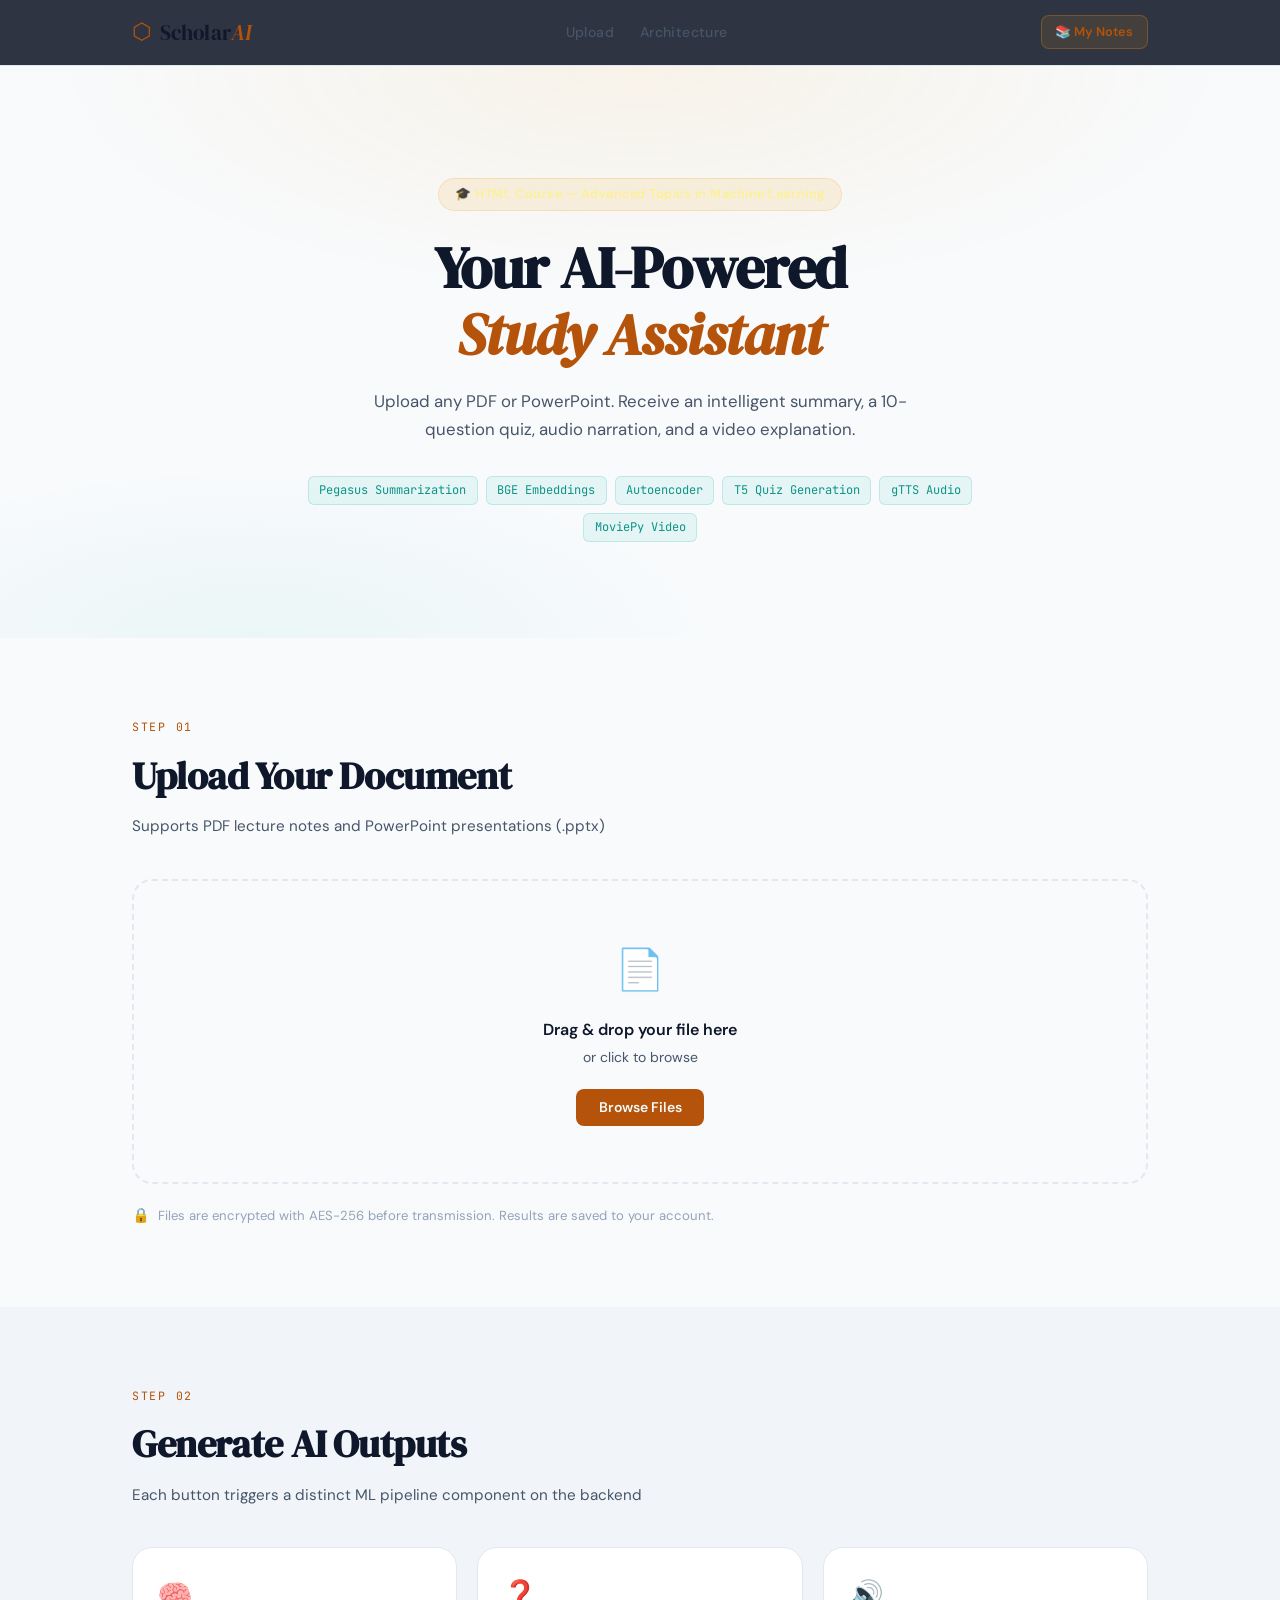
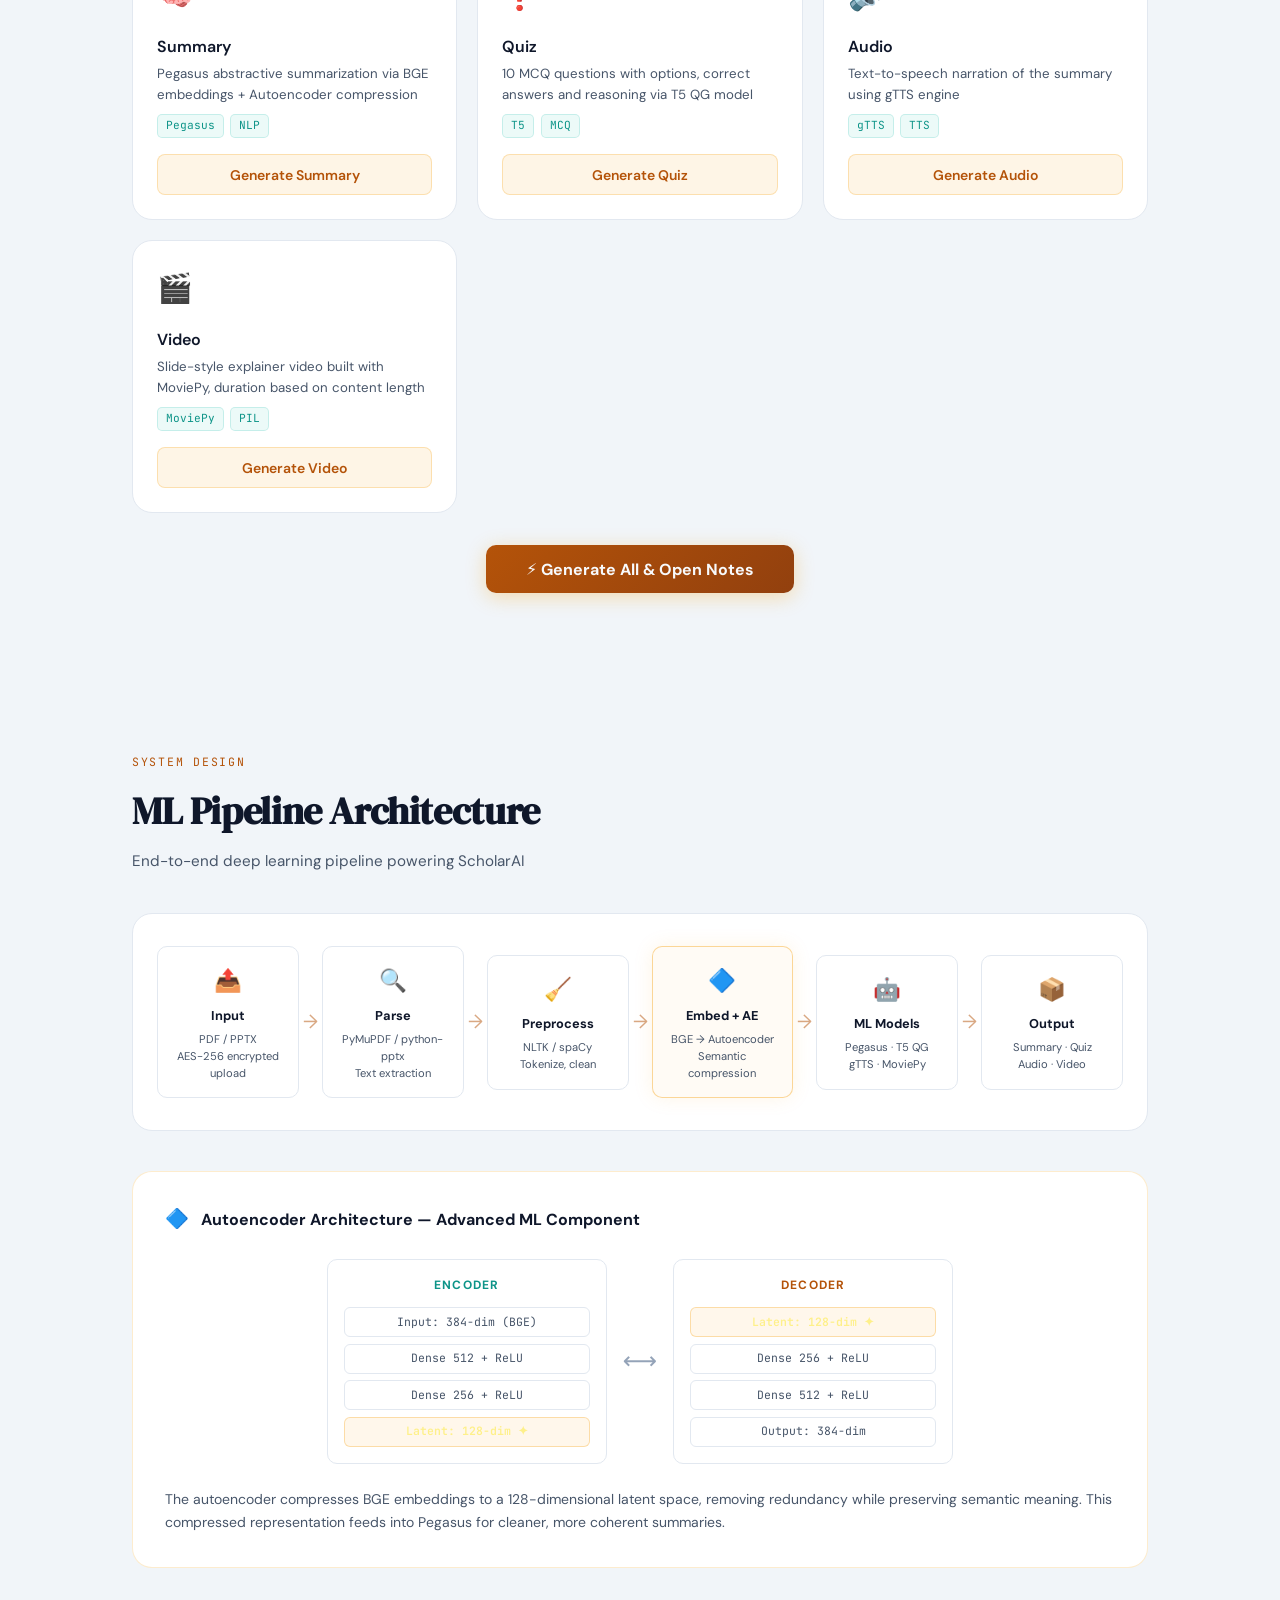
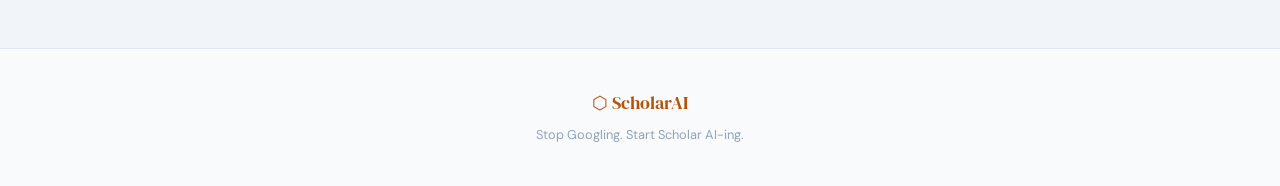
==== frontend/index.html @ b959c520 "feat: implement all critical fixes and UI/UX enhancements Backend: - WebSocket progress integration " ====
<!DOCTYPE html>
<html lang="en">
<head>
  <meta charset="UTF-8" />
  <meta name="viewport" content="width=device-width, initial-scale=1.0"/>
  <meta name="api-base" content="" />
  <title>ScholarAI — Intelligent Study Assistant</title>
  <link rel="stylesheet" href="styles.css"/>
  <link rel="preconnect" href="https://fonts.googleapis.com"/>
  <link href="https://fonts.googleapis.com/css2?family=DM+Serif+Display:ital@0;1&family=DM+Sans:wght@300;400;500;600&family=JetBrains+Mono:wght@400;600&display=swap" rel="stylesheet"/>
</head>
<body>

  <!-- HEADER -->
  <header class="site-header">
    <div class="header-inner">
      <div class="logo">
        <span class="logo-icon">⬡</span>
        <span class="logo-text">Scholar<em>AI</em></span>
      </div>
      <nav class="header-nav">
        <a href="#upload-section">Upload</a>
        <a href="#architecture-section">Architecture</a>
      </nav>
      <div class="header-right">
        <a href="my-notes.html" class="btn-my-notes">📚 My Notes</a>
        <div class="user-pill" id="userPill" style="display:none">
          <img class="user-avatar" id="userAvatar" src="" alt="avatar"/>
          <span class="user-name" id="userName"></span>
        </div>
        <button class="btn-signout" id="signOutBtn" onclick="handleSignOut()" style="display:none">Sign Out</button>
      </div>
    </div>
  </header>

  <!-- HERO -->
  <section class="hero">
    <div class="hero-bg"><div class="grid-overlay"></div></div>
    <div class="hero-content">
      <div class="hero-tag">🎓 HTML Course — Advanced Topics in Machine Learning</div>
      <h1 class="hero-title">Your AI-Powered<br/><em>Study Assistant</em></h1>
      <p class="hero-subtitle">
        Upload any PDF or PowerPoint. Receive an intelligent summary, a 10-question quiz,
        audio narration, and a video explanation.
      </p>
      <div class="hero-tech-pills">
        <span>Pegasus Summarization</span>
        <span>BGE Embeddings</span>
        <span>Autoencoder</span>
        <span>T5 Quiz Generation</span>
        <span>gTTS Audio</span>
        <span>MoviePy Video</span>
      </div>
    </div>
  </section>

  <!-- UPLOAD -->
  <section id="upload-section" class="upload-section">
    <div class="container">
      <div class="section-label">Step 01</div>
      <h2 class="section-title">Upload Your Document</h2>
      <p class="section-desc">Supports PDF lecture notes and PowerPoint presentations (.pptx)</p>

      <div class="drop-zone" id="dropZone">
        <div class="drop-icon">📄</div>
        <p class="drop-primary">Drag & drop your file here</p>
        <p class="drop-secondary">or click to browse</p>
        <input type="file" id="fileInput" accept=".pdf,.pptx,.ppt" hidden/>
        <button class="btn-browse" onclick="document.getElementById('fileInput').click()">Browse Files</button>
      </div>

      <div class="file-info" id="fileInfo" style="display:none">
        <span class="file-icon">📎</span>
        <span class="file-name" id="fileName">document.pdf</span>
        <span class="file-size" id="fileSize">2.4 MB</span>
        <button class="btn-remove" onclick="clearFile()">✕</button>
      </div>

      <div class="security-notice">
        <span class="lock-icon">🔒</span>
        Files are encrypted with AES-256 before transmission. Results are saved to your account.
      </div>
    </div>
  </section>

  <!-- GENERATE -->
  <section class="generate-section">
    <div class="container">
      <div class="section-label">Step 02</div>
      <h2 class="section-title">Generate AI Outputs</h2>
      <p class="section-desc">Each button triggers a distinct ML pipeline component on the backend</p>

      <div class="generate-grid">

        <div class="gen-card">
          <div class="gen-card-icon">🧠</div>
          <div class="gen-card-info">
            <h3>Summary</h3>
            <p>Pegasus abstractive summarization via BGE embeddings + Autoencoder compression</p>
            <div class="gen-card-tags"><span>Pegasus</span><span>NLP</span></div>
          </div>
          <button class="btn-generate" onclick="generateOutput('summary')" id="btn-summary">
            <span class="btn-text">Generate Summary</span>
            <span class="btn-spinner" style="display:none">⟳</span>
          </button>
        </div>

        <div class="gen-card">
          <div class="gen-card-icon">❓</div>
          <div class="gen-card-info">
            <h3>Quiz</h3>
            <p>10 MCQ questions with options, correct answers and reasoning via T5 QG model</p>
            <div class="gen-card-tags"><span>T5</span><span>MCQ</span></div>
          </div>
          <button class="btn-generate" onclick="generateOutput('quiz')" id="btn-quiz">
            <span class="btn-text">Generate Quiz</span>
            <span class="btn-spinner" style="display:none">⟳</span>
          </button>
        </div>

        <div class="gen-card">
          <div class="gen-card-icon">🔊</div>
          <div class="gen-card-info">
            <h3>Audio</h3>
            <p>Text-to-speech narration of the summary using gTTS engine</p>
            <div class="gen-card-tags"><span>gTTS</span><span>TTS</span></div>
          </div>
          <button class="btn-generate" onclick="generateOutput('audio')" id="btn-audio">
            <span class="btn-text">Generate Audio</span>
            <span class="btn-spinner" style="display:none">⟳</span>
          </button>
        </div>

        <div class="gen-card">
          <div class="gen-card-icon">🎬</div>
          <div class="gen-card-info">
            <h3>Video</h3>
            <p>Slide-style explainer video built with MoviePy, duration based on content length</p>
            <div class="gen-card-tags"><span>MoviePy</span><span>PIL</span></div>
          </div>
          <button class="btn-generate" onclick="generateOutput('video')" id="btn-video">
            <span class="btn-text">Generate Video</span>
            <span class="btn-spinner" style="display:none">⟳</span>
          </button>
        </div>

      </div>

      <div class="generate-all-row">
        <button class="btn-generate-all" onclick="generateAll()" id="btn-all">
          ⚡ Generate All &amp; Open Notes
        </button>
      </div>

      <!-- Banner shown after individual generation -->
      <div id="viewNotesContainer"></div>
    </div>
  </section>

  <!-- ML ARCHITECTURE -->
  <section id="architecture-section" class="architecture-section">
    <div class="container">
      <div class="section-label">System Design</div>
      <h2 class="section-title">ML Pipeline Architecture</h2>
      <p class="section-desc">End-to-end deep learning pipeline powering ScholarAI</p>

      <div class="arch-diagram">
        <div class="arch-stage">
          <div class="arch-stage-icon">📤</div>
          <div class="arch-stage-label">Input</div>
          <div class="arch-stage-desc">PDF / PPTX<br/>AES-256 encrypted upload</div>
        </div>
        <div class="arch-arrow">→</div>
        <div class="arch-stage">
          <div class="arch-stage-icon">🔍</div>
          <div class="arch-stage-label">Parse</div>
          <div class="arch-stage-desc">PyMuPDF / python-pptx<br/>Text extraction</div>
        </div>
        <div class="arch-arrow">→</div>
        <div class="arch-stage">
          <div class="arch-stage-icon">🧹</div>
          <div class="arch-stage-label">Preprocess</div>
          <div class="arch-stage-desc">NLTK / spaCy<br/>Tokenize, clean</div>
        </div>
        <div class="arch-arrow">→</div>
        <div class="arch-stage highlight-stage">
          <div class="arch-stage-icon">🔷</div>
          <div class="arch-stage-label">Embed + AE</div>
          <div class="arch-stage-desc">BGE → Autoencoder<br/>Semantic compression</div>
        </div>
        <div class="arch-arrow">→</div>
        <div class="arch-stage">
          <div class="arch-stage-icon">🤖</div>
          <div class="arch-stage-label">ML Models</div>
          <div class="arch-stage-desc">Pegasus · T5 QG<br/>gTTS · MoviePy</div>
        </div>
        <div class="arch-arrow">→</div>
        <div class="arch-stage">
          <div class="arch-stage-icon">📦</div>
          <div class="arch-stage-label">Output</div>
          <div class="arch-stage-desc">Summary · Quiz<br/>Audio · Video</div>
        </div>
      </div>

      <div class="ae-detail">
        <div class="ae-detail-header">
          <span class="ae-icon">🔷</span>
          <h3>Autoencoder Architecture — Advanced ML Component</h3>
        </div>
        <div class="ae-grid">
          <div class="ae-block encoder">
            <div class="ae-block-label">Encoder</div>
            <div class="ae-layers">
              <div class="ae-layer">Input: 384-dim (BGE)</div>
              <div class="ae-layer">Dense 512 + ReLU</div>
              <div class="ae-layer">Dense 256 + ReLU</div>
              <div class="ae-layer ae-bottleneck">Latent: 128-dim ✦</div>
            </div>
          </div>
          <div class="ae-arrow-mid">⟷</div>
          <div class="ae-block decoder">
            <div class="ae-block-label">Decoder</div>
            <div class="ae-layers">
              <div class="ae-layer ae-bottleneck">Latent: 128-dim ✦</div>
              <div class="ae-layer">Dense 256 + ReLU</div>
              <div class="ae-layer">Dense 512 + ReLU</div>
              <div class="ae-layer">Output: 384-dim</div>
            </div>
          </div>
        </div>
        <p class="ae-desc">
          The autoencoder compresses BGE embeddings to a 128-dimensional latent space,
          removing redundancy while preserving semantic meaning. This compressed representation
          feeds into Pegasus for cleaner, more coherent summaries.
        </p>
      </div>
    </div>
  </section>

  <!-- FOOTER -->
  <footer class="site-footer">
    <div class="footer-inner">
      <div class="footer-logo">⬡ ScholarAI</div>
      <div class="footer-info">
        Stop Googling. Start Scholar AI-ing.<br/>
      </div>
    </div>
  </footer>

  <script type="module" src="script.js"></script>
</body>
</html>
---- frontend/styles.css ----
/* ═══════════════════════════════════════════════════════════════
   ScholarAI — Advanced Topics in Machine Learning
   Frontend Stylesheet
   Aesthetic: Academic dark — deep navy + amber accents, editorial
   Supports: Dark/Light themes, accessibility, reduced motion
   ═══════════════════════════════════════════════════════════════ */

/* ── RESET & ROOT ──────────────────────────────────────────────── */
*, *::before, *::after { box-sizing: border-box; margin: 0; padding: 0; }

:root {
  /* ── Dark theme (default) ───────────────────────────────────── */
  --navy:      #0B1120;
  --navy-mid:  #111827;
  --navy-card: #161E2E;
  --navy-border:#1E2A3A;
  --amber:     #F59E0B;
  --amber-dim: #D97706;
  --amber-glow:#FCD34D;
  --teal:      #14B8A6;
  --teal-dim:  #0D9488;
  --red-accent:#EF4444;
  --green:     #22C55E;
  --text-primary: #F0F4F8;
  --text-secondary: #94A3B8;
  --text-muted:    #4B5563;
  --focus-ring: rgba(245,158,11,0.5);
  --bg-primary:    var(--navy);
  --bg-secondary:  var(--navy-mid);
  --bg-card:       var(--navy-card);
  --border-color:  var(--navy-border);
  --font-display: 'DM Serif Display', Georgia, serif;
  --font-body:    'DM Sans', system-ui, sans-serif;
  --font-mono:    'JetBrains Mono', monospace;
  --radius:    12px;
  --radius-lg: 20px;
  --shadow:    0 4px 24px rgba(0,0,0,0.35);
  --shadow-lg: 0 8px 48px rgba(0,0,0,0.5);
  --transition-fast: 150ms ease;
  --transition-normal: 250ms ease;
}

/* ── Light theme ──────────────────────────────────────────────── */
@media (prefers-color-scheme: light) {
  :root:not([data-theme="dark"]) {
    --navy:      #F8FAFC;
    --navy-mid:  #F1F5F9;
    --navy-card: #FFFFFF;
    --navy-border:#E2E8F0;
    --amber:     #B45309;
    --amber-dim: #92400E;
    --amber-glow:#FEF08A;
    --teal:      #0D9488;
    --teal-dim:  #0F766E;
    --red-accent:#DC2626;
    --green:     #16A34A;
    --text-primary: #0F172A;
    --text-secondary: #475569;
    --text-muted:    #94A3B8;
    --focus-ring: rgba(180,83,9,0.5);
    --bg-primary:    var(--navy);
    --bg-secondary:  var(--navy-mid);
    --bg-card:       var(--navy-card);
    --border-color:  var(--navy-border);
    --shadow:    0 4px 24px rgba(0,0,0,0.08);
    --shadow-lg: 0 8px 48px rgba(0,0,0,0.12);
  }
}

/* Explicit theme attribute override */
[data-theme="light"] {
  --navy:      #F8FAFC;
  --navy-mid:  #F1F5F9;
  --navy-card: #FFFFFF;
  --navy-border:#E2E8F0;
  --amber:     #B45309;
  --amber-dim: #92400E;
  --amber-glow:#FEF08A;
  --teal:      #0D9488;
  --teal-dim:  #0F766E;
  --red-accent:#DC2626;
  --green:     #16A34A;
  --text-primary: #0F172A;
  --text-secondary: #475569;
  --text-muted:    #94A3B8;
  --focus-ring: rgba(180,83,9,0.5);
  --bg-primary:    var(--navy);
  --bg-secondary:  var(--navy-mid);
  --bg-card:       var(--navy-card);
  --border-color:  var(--navy-border);
  --shadow:    0 4px 24px rgba(0,0,0,0.08);
  --shadow-lg: 0 8px 48px rgba(0,0,0,0.12);
}

[data-theme="dark"] {
  --navy:      #0B1120;
  --navy-mid:  #111827;
  --navy-card: #161E2E;
  --navy-border:#1E2A3A;
  --amber:     #F59E0B;
  --amber-dim: #D97706;
  --amber-glow:#FCD34D;
  --teal:      #14B8A6;
  --teal-dim:  #0D9488;
  --red-accent:#EF4444;
  --green:     #22C55E;
  --text-primary: #F0F4F8;
  --text-secondary: #94A3B8;
  --text-muted:    #4B5563;
  --focus-ring: rgba(245,158,11,0.5);
  --bg-primary:    var(--navy);
  --bg-secondary:  var(--navy-mid);
  --bg-card:       var(--navy-card);
  --border-color:  var(--navy-border);
  --shadow:    0 4px 24px rgba(0,0,0,0.35);
  --shadow-lg: 0 8px 48px rgba(0,0,0,0.5);
}

html { scroll-behavior: smooth; }

/* Reduced motion */
@media (prefers-reduced-motion: reduce) {
  *, *::before, *::after {
    animation-duration: 0.01ms !important;
    animation-iteration-count: 1 !important;
    transition-duration: 0.01ms !important;
    scroll-behavior: auto !important;
  }
}

body {
  background: var(--bg-primary);
  color: var(--text-primary);
  font-family: var(--font-body);
  font-size: 16px;
  line-height: 1.6;
  -webkit-font-smoothing: antialiased;
}

/* Focus visible for keyboard navigation */
:focus:not(:focus-visible) { outline: none; }
:focus-visible {
  outline: 2px solid var(--amber);
  outline-offset: 2px;
}

/* Skip link for accessibility */
.skip-link {
  position: absolute; top: -100%; left: 50%;
  transform: translateX(-50%);
  background: var(--amber); color: var(--navy);
  padding: 0.5rem 1rem; border-radius: var(--radius);
  font-weight: 600; z-index: 1000;
  text-decoration: none;
}
.skip-link:focus { top: 1rem; }

/* ── UTILITIES ──────────────────────────────────────────────────── */
.container { max-width: 1080px; margin: 0 auto; padding: 0 2rem; }

/* ── HEADER ─────────────────────────────────────────────────────── */
.site-header {
  position: sticky; top: 0; z-index: 100;
  background: rgba(11,17,32,0.85);
  backdrop-filter: blur(14px);
  border-bottom: 1px solid var(--navy-border);
  padding: 0.9rem 0;
}
.header-inner {
  max-width: 1080px; margin: 0 auto; padding: 0 2rem;
  display: flex; align-items: center; gap: 2rem;
}
.logo { display: flex; align-items: center; gap: 0.5rem; text-decoration: none; }
.logo-icon { font-size: 1.4rem; color: var(--amber); }
.logo-text {
  font-family: var(--font-display);
  font-size: 1.3rem; color: var(--text-primary); letter-spacing: 0.01em;
}
.logo-text em { font-style: italic; color: var(--amber); }

.header-nav { display: flex; gap: 1.6rem; margin-left: auto; }
.header-nav a {
  color: var(--text-secondary); text-decoration: none;
  font-size: 0.875rem; font-weight: 500; letter-spacing: 0.03em;
  transition: color 0.2s;
}
.header-nav a:hover { color: var(--amber); }

.header-badge {
  background: rgba(245,158,11,0.12); color: var(--amber);
  border: 1px solid rgba(245,158,11,0.25);
  font-family: var(--font-mono); font-size: 0.72rem;
  padding: 0.3rem 0.75rem; border-radius: 999px;
  white-space: nowrap;
}

/* ── HERO ───────────────────────────────────────────────────────── */
.hero {
  position: relative; overflow: hidden;
  padding: 7rem 2rem 6rem;
  text-align: center;
  min-height: 520px;
  display: flex; align-items: center; justify-content: center;
}
.hero-bg {
  position: absolute; inset: 0;
  background: radial-gradient(ellipse 80% 70% at 50% 0%,
    rgba(245,158,11,0.08) 0%, transparent 60%),
    radial-gradient(ellipse 60% 50% at 20% 100%,
    rgba(20,184,166,0.06) 0%, transparent 60%);
}
.grid-overlay {
  position: absolute; inset: 0;
  background-image:
    linear-gradient(rgba(255,255,255,0.03) 1px, transparent 1px),
    linear-gradient(90deg, rgba(255,255,255,0.03) 1px, transparent 1px);
  background-size: 48px 48px;
  mask-image: radial-gradient(ellipse 80% 70% at 50% 20%, black 30%, transparent 80%);
}
.hero-content { position: relative; z-index: 1; max-width: 700px; }
.hero-tag {
  display: inline-block;
  background: rgba(245,158,11,0.1); border: 1px solid rgba(245,158,11,0.2);
  color: var(--amber-glow); border-radius: 999px;
  font-size: 0.8rem; font-weight: 500; letter-spacing: 0.04em;
  padding: 0.35rem 1rem; margin-bottom: 1.5rem;
}
.hero-title {
  font-family: var(--font-display);
  font-size: clamp(2.4rem, 5vw, 3.6rem);
  line-height: 1.15;
  letter-spacing: -0.02em;
  margin-bottom: 1.2rem;
  color: var(--text-primary);
}
.hero-title em { font-style: italic; color: var(--amber); }
.hero-subtitle {
  color: var(--text-secondary); font-size: 1.05rem;
  max-width: 540px; margin: 0 auto 2rem;
  line-height: 1.7;
}
.hero-tech-pills { display: flex; flex-wrap: wrap; gap: 0.5rem; justify-content: center; }
.hero-tech-pills span {
  background: rgba(20,184,166,0.08);
  border: 1px solid rgba(20,184,166,0.2);
  color: var(--teal); border-radius: 6px;
  font-family: var(--font-mono); font-size: 0.75rem;
  padding: 0.25rem 0.65rem;
}

/* ── SECTIONS COMMON ────────────────────────────────────────────── */
.upload-section, .generate-section, .results-section,
.architecture-section {
  padding: 5rem 0;
}
.generate-section  { background: var(--navy-mid); }
.architecture-section { background: var(--navy-mid); }

.section-label {
  font-family: var(--font-mono); font-size: 0.72rem;
  color: var(--amber); letter-spacing: 0.15em; text-transform: uppercase;
  margin-bottom: 0.5rem;
}
.section-title {
  font-family: var(--font-display);
  font-size: clamp(1.8rem, 3vw, 2.4rem);
  letter-spacing: -0.01em;
  margin-bottom: 0.5rem;
}
.section-desc {
  color: var(--text-secondary); font-size: 0.95rem;
  margin-bottom: 2.5rem;
}

/* ── DROP ZONE ──────────────────────────────────────────────────── */
.drop-zone {
  border: 2px dashed var(--navy-border);
  border-radius: var(--radius-lg);
  padding: 3.5rem 2rem;
  text-align: center;
  cursor: pointer;
  transition: border-color 0.2s, background 0.2s;
  background: rgba(255,255,255,0.01);
}
.drop-zone:hover, .drop-zone.drag-over {
  border-color: var(--amber);
  background: rgba(245,158,11,0.04);
}
.drop-icon { font-size: 2.5rem; margin-bottom: 1rem; }
.drop-primary { font-weight: 600; font-size: 1rem; margin-bottom: 0.25rem; }
.drop-secondary { color: var(--text-secondary); font-size: 0.875rem; margin-bottom: 1.25rem; }

.btn-browse {
  background: var(--amber); color: var(--navy);
  border: none; border-radius: 8px;
  font-family: var(--font-body); font-weight: 600;
  font-size: 0.875rem; padding: 0.6rem 1.4rem;
  cursor: pointer; transition: background 0.2s, transform 0.1s;
}
.btn-browse:hover { background: var(--amber-glow); transform: translateY(-1px); }

.file-info {
  display: flex; align-items: center; gap: 0.75rem;
  background: var(--navy-card); border: 1px solid var(--navy-border);
  border-radius: var(--radius); padding: 0.85rem 1.1rem;
  margin-top: 1rem;
}
.file-icon { font-size: 1.2rem; }
.file-name { font-weight: 600; font-size: 0.9rem; flex: 1; }
.file-size { color: var(--text-secondary); font-size: 0.8rem; font-family: var(--font-mono); }
.btn-remove {
  background: rgba(239,68,68,0.1); color: var(--red-accent);
  border: 1px solid rgba(239,68,68,0.2); border-radius: 6px;
  font-size: 0.8rem; padding: 0.2rem 0.6rem; cursor: pointer;
  transition: background 0.2s;
}
.btn-remove:hover { background: rgba(239,68,68,0.2); }

.security-notice {
  display: flex; align-items: center; gap: 0.5rem;
  margin-top: 1.25rem;
  color: var(--text-muted); font-size: 0.82rem;
}
.lock-icon { font-size: 0.9rem; }

/* ── GENERATE GRID ──────────────────────────────────────────────── */
.generate-grid {
  display: grid;
  grid-template-columns: repeat(auto-fit, minmax(280px, 1fr));
  gap: 1.25rem;
  margin-bottom: 2rem;
}
.gen-card {
  background: var(--navy-card);
  border: 1px solid var(--navy-border);
  border-radius: var(--radius-lg);
  padding: 1.5rem;
  display: flex; flex-direction: column; gap: 1rem;
  transition: border-color 0.2s, box-shadow 0.2s;
}
.gen-card:hover {
  border-color: rgba(245,158,11,0.3);
  box-shadow: 0 0 28px rgba(245,158,11,0.07);
}
.gen-card-icon { font-size: 1.8rem; }
.gen-card-info h3 { font-size: 1rem; font-weight: 600; margin-bottom: 0.3rem; }
.gen-card-info p { color: var(--text-secondary); font-size: 0.83rem; line-height: 1.55; }
.gen-card-tags { display: flex; gap: 0.4rem; margin-top: 0.5rem; flex-wrap: wrap; }
.gen-card-tags span {
  background: rgba(20,184,166,0.08); border: 1px solid rgba(20,184,166,0.18);
  color: var(--teal); border-radius: 5px;
  font-family: var(--font-mono); font-size: 0.7rem; padding: 0.15rem 0.5rem;
}
.btn-generate {
  margin-top: auto; width: 100%;
  background: rgba(245,158,11,0.1); color: var(--amber);
  border: 1px solid rgba(245,158,11,0.25);
  border-radius: 8px; font-family: var(--font-body);
  font-size: 0.875rem; font-weight: 600;
  padding: 0.65rem 1rem; cursor: pointer;
  transition: background 0.2s, border-color 0.2s, transform 0.1s;
  display: flex; align-items: center; justify-content: center; gap: 0.4rem;
}
.btn-generate:hover:not(:disabled) {
  background: rgba(245,158,11,0.2); border-color: var(--amber);
  transform: translateY(-1px);
}
.btn-generate:disabled { opacity: 0.5; cursor: not-allowed; }
.btn-spinner { animation: spin 0.8s linear infinite; display: inline-block; }
@keyframes spin { to { transform: rotate(360deg); } }

.generate-all-row { text-align: center; }
.btn-generate-all {
  background: linear-gradient(135deg, var(--amber), var(--amber-dim));
  color: var(--navy); border: none; border-radius: 10px;
  font-family: var(--font-body); font-size: 1rem; font-weight: 700;
  padding: 0.85rem 2.5rem; cursor: pointer;
  box-shadow: 0 4px 20px rgba(245,158,11,0.3);
  transition: box-shadow 0.2s, transform 0.1s;
}
.btn-generate-all:hover {
  box-shadow: 0 6px 30px rgba(245,158,11,0.45);
  transform: translateY(-2px);
}

/* ── RESULTS ─────────────────────────────────────────────────────── */
.results-section { padding: 5rem 0; }

.progress-bar-wrap {
  background: var(--navy-card); border: 1px solid var(--navy-border);
  border-radius: 999px; height: 8px; margin-bottom: 2.5rem;
  overflow: hidden; position: relative;
}
.progress-bar {
  height: 100%; background: linear-gradient(90deg, var(--amber), var(--teal));
  border-radius: 999px; width: 0%; transition: width 0.4s ease;
}
.progress-label {
  position: absolute; right: 0; top: -1.4rem;
  font-size: 0.75rem; color: var(--text-secondary);
  font-family: var(--font-mono);
}

.result-card {
  background: var(--navy-card);
  border: 1px solid var(--navy-border);
  border-radius: var(--radius-lg);
  margin-bottom: 1.5rem;
  overflow: hidden;
  animation: fadeSlide 0.4s ease both;
}
@keyframes fadeSlide {
  from { opacity: 0; transform: translateY(16px); }
  to   { opacity: 1; transform: translateY(0); }
}
.result-header {
  display: flex; align-items: center; gap: 0.75rem;
  padding: 1rem 1.4rem;
  border-bottom: 1px solid var(--navy-border);
  background: rgba(255,255,255,0.02);
}
.result-icon { font-size: 1.2rem; }
.result-header h3 { font-size: 0.95rem; font-weight: 600; flex: 1; }
.btn-copy {
  background: rgba(148,163,184,0.1); color: var(--text-secondary);
  border: 1px solid var(--navy-border);
  border-radius: 6px; font-size: 0.75rem; padding: 0.3rem 0.7rem;
  cursor: pointer; transition: background 0.2s;
}
.btn-copy:hover { background: rgba(148,163,184,0.2); }
.result-body { padding: 1.4rem; font-size: 0.9rem; line-height: 1.8; color: var(--text-secondary); }

/* Quiz specific */
.quiz-body { padding: 0; }
.quiz-item { padding: 1rem 1.4rem; border-bottom: 1px solid var(--navy-border); }
.quiz-item:last-child { border-bottom: none; }
.quiz-q { font-weight: 600; color: var(--text-primary); margin-bottom: 0.4rem; }
.quiz-q .q-num {
  color: var(--amber); font-family: var(--font-mono);
  font-size: 0.8rem; margin-right: 0.5rem;
}
.quiz-a { color: var(--teal); font-size: 0.875rem; }
.quiz-a span { opacity: 0.6; margin-right: 0.3rem; }

.result-meta {
  display: flex; gap: 1.5rem; flex-wrap: wrap;
  padding: 0.6rem 1.4rem;
  border-top: 1px solid var(--navy-border);
  background: rgba(255,255,255,0.01);
  font-family: var(--font-mono); font-size: 0.7rem; color: var(--text-muted);
}

.audio-player, .video-player {
  width: 100%; margin-bottom: 0.8rem; border-radius: 8px;
  background: var(--navy);
}
.btn-download {
  display: inline-block;
  background: rgba(20,184,166,0.1); color: var(--teal);
  border: 1px solid rgba(20,184,166,0.25); border-radius: 8px;
  font-size: 0.85rem; font-weight: 600; padding: 0.5rem 1.1rem;
  text-decoration: none; transition: background 0.2s;
}
.btn-download:hover { background: rgba(20,184,166,0.2); }

/* ── ARCHITECTURE ────────────────────────────────────────────────── */
.arch-diagram {
  display: flex; align-items: center; flex-wrap: wrap;
  gap: 0.25rem; justify-content: center;
  background: var(--navy-card); border: 1px solid var(--navy-border);
  border-radius: var(--radius-lg); padding: 2rem 1.5rem;
  margin-bottom: 2.5rem;
}
.arch-stage {
  text-align: center; padding: 1rem;
  background: rgba(255,255,255,0.02);
  border: 1px solid var(--navy-border); border-radius: 10px;
  min-width: 110px; flex: 1; max-width: 150px;
  transition: border-color 0.2s;
}
.arch-stage:hover { border-color: rgba(245,158,11,0.3); }
.highlight-stage {
  border-color: rgba(245,158,11,0.4) !important;
  background: rgba(245,158,11,0.04) !important;
  box-shadow: 0 0 20px rgba(245,158,11,0.1);
}
.arch-stage-icon { font-size: 1.4rem; margin-bottom: 0.4rem; }
.arch-stage-label { font-weight: 700; font-size: 0.8rem; margin-bottom: 0.3rem; }
.arch-stage-desc { color: var(--text-secondary); font-size: 0.7rem; line-height: 1.5; }
.arch-arrow { color: var(--amber); font-size: 1.2rem; opacity: 0.5; }

/* Autoencoder detail */
.ae-detail {
  background: var(--navy-card); border: 1px solid rgba(245,158,11,0.2);
  border-radius: var(--radius-lg); padding: 2rem;
}
.ae-detail-header {
  display: flex; align-items: center; gap: 0.75rem; margin-bottom: 1.5rem;
}
.ae-icon { font-size: 1.2rem; }
.ae-detail-header h3 { font-size: 1rem; font-weight: 700; }
.ae-grid {
  display: flex; align-items: center; gap: 1rem;
  margin-bottom: 1.5rem; flex-wrap: wrap; justify-content: center;
}
.ae-block {
  flex: 1; min-width: 200px; max-width: 280px;
  background: rgba(255,255,255,0.02);
  border: 1px solid var(--navy-border); border-radius: 10px;
  padding: 1rem; text-align: center;
}
.ae-block-label {
  font-weight: 700; font-size: 0.75rem;
  letter-spacing: 0.1em; text-transform: uppercase;
  margin-bottom: 0.75rem;
}
.encoder .ae-block-label { color: var(--teal); }
.decoder .ae-block-label { color: var(--amber); }
.ae-layers { display: flex; flex-direction: column; gap: 0.4rem; }
.ae-layer {
  background: rgba(255,255,255,0.03);
  border: 1px solid var(--navy-border);
  border-radius: 6px; padding: 0.3rem 0.6rem;
  font-family: var(--font-mono); font-size: 0.72rem;
  color: var(--text-secondary);
}
.ae-bottleneck {
  background: rgba(245,158,11,0.08) !important;
  border-color: rgba(245,158,11,0.3) !important;
  color: var(--amber-glow) !important;
  font-weight: 600;
}
.ae-arrow-mid { font-size: 1.5rem; color: var(--text-muted); }
.ae-desc { color: var(--text-secondary); font-size: 0.875rem; line-height: 1.7; }

/* ── FOOTER ─────────────────────────────────────────────────────── */
.site-footer {
  border-top: 1px solid var(--navy-border);
  padding: 2.5rem 0;
}
.footer-inner {
  max-width: 1080px; margin: 0 auto; padding: 0 2rem;
  display: flex; flex-direction: column; align-items: center;
  gap: 0.5rem; text-align: center;
}
.footer-logo {
  font-family: var(--font-display); font-size: 1.1rem; color: var(--amber);
}
.footer-info {
  font-size: 0.8rem; color: var(--text-muted); line-height: 1.6;
}

/* ── TOAST NOTIFICATIONS ─────────────────────────────────────────── */
.toast {
  position: fixed; bottom: 1.5rem; right: 1.5rem;
  background: var(--navy-card); border: 1px solid var(--navy-border);
  border-radius: 10px; padding: 0.8rem 1.2rem;
  font-size: 0.875rem; z-index: 999;
  box-shadow: var(--shadow);
  animation: toastIn 0.3s ease;
}
.toast.success { border-color: rgba(20,184,166,0.4); color: var(--teal); }
.toast.error   { border-color: rgba(239,68,68,0.4);  color: var(--red-accent); }
@keyframes toastIn {
  from { opacity: 0; transform: translateX(20px); }
  to   { opacity: 1; transform: translateX(0); }
}

/* ── RESPONSIVE ─────────────────────────────────────────────────── */
@media (max-width: 768px) {
  .header-nav { display: none; }
  .arch-diagram { flex-direction: column; }
  .arch-arrow { transform: rotate(90deg); }
  .ae-grid { flex-direction: column; }
  .ae-arrow-mid { transform: rotate(90deg); }
  .hero { padding: 4rem 1.5rem; }
}
@media (max-width: 480px) {
  .generate-grid { grid-template-columns: 1fr; }
  .hero-tech-pills span { font-size: 0.68rem; }
}

/* ═══════════════════════════════════════════════════════════════
   AUTH PAGE — Login / Sign-up
   ═══════════════════════════════════════════════════════════════ */

body.auth-page {
  display: flex;
  align-items: center;
  justify-content: center;
  min-height: 100vh;
  background: var(--navy);
}

.auth-bg {
  position: fixed; inset: 0; z-index: 0;
  background: radial-gradient(ellipse 80% 70% at 50% 0%,
    rgba(245,158,11,0.07) 0%, transparent 60%);
}
.auth-bg .grid-overlay {
  position: absolute; inset: 0;
  background-image:
    linear-gradient(rgba(255,255,255,0.025) 1px, transparent 1px),
    linear-gradient(90deg, rgba(255,255,255,0.025) 1px, transparent 1px);
  background-size: 48px 48px;
}

.auth-container {
  position: relative; z-index: 1;
  width: 100%; max-width: 420px;
  padding: 1.5rem;
}

.auth-card {
  background: var(--navy-card);
  border: 1px solid var(--navy-border);
  border-radius: var(--radius-lg);
  padding: 2.5rem 2rem;
  box-shadow: var(--shadow-lg);
}

.auth-logo {
  display: flex; align-items: center; gap: 0.5rem;
  margin-bottom: 1.75rem;
}

.auth-title {
  font-family: var(--font-display);
  font-size: 1.8rem; letter-spacing: -0.01em;
  margin-bottom: 0.4rem;
}

.auth-subtitle {
  color: var(--text-secondary); font-size: 0.875rem;
  line-height: 1.6; margin-bottom: 1.75rem;
}

.btn-google-signin {
  width: 100%;
  display: flex; align-items: center; justify-content: center; gap: 0.75rem;
  background: #fff; color: #1f1f1f;
  border: none; border-radius: 8px;
  font-family: var(--font-body); font-size: 0.9rem; font-weight: 600;
  padding: 0.75rem 1rem; cursor: pointer;
  transition: box-shadow 0.2s, transform 0.1s;
  box-shadow: 0 2px 8px rgba(0,0,0,0.3);
}
.btn-google-signin:hover { box-shadow: 0 4px 16px rgba(0,0,0,0.4); transform: translateY(-1px); }
.btn-google-signin:disabled { opacity: 0.6; cursor: not-allowed; }
.google-icon { flex-shrink: 0; }

.auth-divider {
  display: flex; align-items: center; gap: 0.75rem;
  margin: 1.25rem 0; color: var(--text-muted); font-size: 0.8rem;
}
.auth-divider::before, .auth-divider::after {
  content: ""; flex: 1; height: 1px; background: var(--navy-border);
}

.auth-form { display: flex; flex-direction: column; gap: 0.9rem; }

.form-group { display: flex; flex-direction: column; gap: 0.35rem; }
.form-group label {
  font-size: 0.8rem; font-weight: 600;
  color: var(--text-secondary); letter-spacing: 0.03em;
}
.form-group input {
  background: var(--navy); border: 1px solid var(--navy-border);
  border-radius: 8px; color: var(--text-primary);
  font-family: var(--font-body); font-size: 0.9rem;
  padding: 0.65rem 0.9rem; outline: none;
  transition: border-color 0.2s;
}
.form-group input:focus { border-color: var(--amber); }
.form-group input::placeholder { color: var(--text-muted); }

.auth-error {
  background: rgba(239,68,68,0.1); border: 1px solid rgba(239,68,68,0.25);
  border-radius: 8px; color: var(--red-accent);
  font-size: 0.82rem; padding: 0.6rem 0.9rem;
}

.btn-auth-submit {
  background: var(--amber); color: var(--navy);
  border: none; border-radius: 8px;
  font-family: var(--font-body); font-size: 0.9rem; font-weight: 700;
  padding: 0.75rem; cursor: pointer;
  transition: background 0.2s, transform 0.1s;
}
.btn-auth-submit:hover { background: var(--amber-glow); transform: translateY(-1px); }
.btn-auth-submit:disabled { opacity: 0.6; cursor: not-allowed; }

.btn-auth-secondary {
  background: transparent; color: var(--text-secondary);
  border: 1px solid var(--navy-border); border-radius: 8px;
  font-family: var(--font-body); font-size: 0.875rem; font-weight: 500;
  padding: 0.65rem; cursor: pointer;
  transition: border-color 0.2s, color 0.2s;
}
.btn-auth-secondary:hover { border-color: var(--amber); color: var(--amber); }
.btn-auth-secondary:disabled { opacity: 0.6; cursor: not-allowed; }

.auth-footer-note {
  margin-top: 1.25rem; text-align: center;
  color: var(--text-muted); font-size: 0.75rem;
}

/* ═══════════════════════════════════════════════════════════════
   HEADER — User Pill & Sign Out
   ═══════════════════════════════════════════════════════════════ */

.header-right {
  display: flex; align-items: center; gap: 0.75rem; margin-left: auto;
}

.user-pill {
  display: flex; align-items: center; gap: 0.5rem;
  background: rgba(255,255,255,0.05);
  border: 1px solid var(--navy-border);
  border-radius: 999px; padding: 0.3rem 0.75rem 0.3rem 0.3rem;
}
.user-avatar {
  width: 26px; height: 26px; border-radius: 50%;
  object-fit: cover; border: 1px solid var(--navy-border);
}
.user-name {
  font-size: 0.8rem; font-weight: 500; color: var(--text-secondary);
  max-width: 120px; overflow: hidden; text-overflow: ellipsis; white-space: nowrap;
}

.btn-signout {
  background: rgba(239,68,68,0.08); color: var(--red-accent);
  border: 1px solid rgba(239,68,68,0.2); border-radius: 7px;
  font-family: var(--font-body); font-size: 0.78rem; font-weight: 600;
  padding: 0.35rem 0.8rem; cursor: pointer;
  transition: background 0.2s;
}
.btn-signout:hover { background: rgba(239,68,68,0.18); }

/* ═══════════════════════════════════════════════════════════════
   HISTORY SECTION
   ═══════════════════════════════════════════════════════════════ */

.history-section {
  padding: 4rem 0;
  background: var(--navy);
  border-bottom: 1px solid var(--navy-border);
}

.history-grid {
  display: grid;
  grid-template-columns: repeat(auto-fill, minmax(280px, 1fr));
  gap: 1rem;
}

.history-card {
  display: flex; align-items: center; gap: 1rem;
  background: var(--navy-card);
  border: 1px solid var(--navy-border);
  border-radius: var(--radius);
  padding: 1rem 1.1rem;
  cursor: pointer;
  text-decoration: none; color: inherit;
  transition: border-color 0.2s, box-shadow 0.2s, transform 0.15s;
}
.history-card:hover {
  border-color: rgba(245,158,11,0.4);
  box-shadow: 0 0 20px rgba(245,158,11,0.08);
  transform: translateY(-2px);
}
.history-card-icon { font-size: 1.5rem; flex-shrink: 0; }
.history-card-info { flex: 1; min-width: 0; }
.history-card-name {
  font-weight: 600; font-size: 0.875rem;
  white-space: nowrap; overflow: hidden; text-overflow: ellipsis;
  margin-bottom: 0.2rem;
}
.history-card-date {
  font-size: 0.75rem; color: var(--text-muted);
  font-family: var(--font-mono); margin-bottom: 0.5rem;
}
.history-card-badges { display: flex; gap: 0.35rem; flex-wrap: wrap; }
.history-card-arrow { color: var(--amber); font-size: 1rem; flex-shrink: 0; }

.history-card-wrapper { position: relative; }
.history-card-wrapper .history-card { padding-right: 2.8rem; }
.btn-delete-note {
  position: absolute; top: 0.6rem; right: 0.6rem;
  background: rgba(239,68,68,0.08); color: var(--red-accent);
  border: 1px solid rgba(239,68,68,0.18); border-radius: 6px;
  padding: 0.25rem 0.45rem; font-size: 0.8rem;
  cursor: pointer; transition: background 0.15s;
  line-height: 1;
}
.btn-delete-note:hover { background: rgba(239,68,68,0.22); }
.btn-delete-note:disabled { cursor: not-allowed; opacity: 0.5; }

.badge {
  font-family: var(--font-mono); font-size: 0.65rem;
  padding: 0.15rem 0.45rem; border-radius: 4px; font-weight: 600;
}
.badge-green  { background: rgba(34,197,94,0.1);  color: #4ade80; border: 1px solid rgba(34,197,94,0.2); }
.badge-blue   { background: rgba(59,130,246,0.1); color: #60a5fa; border: 1px solid rgba(59,130,246,0.2); }
.badge-amber  { background: rgba(245,158,11,0.1); color: var(--amber); border: 1px solid rgba(245,158,11,0.2); }
.badge-teal   { background: rgba(20,184,166,0.1); color: var(--teal); border: 1px solid rgba(20,184,166,0.2); }

/* ═══════════════════════════════════════════════════════════════
   RESPONSIVE ADDITIONS
   ═══════════════════════════════════════════════════════════════ */

@media (max-width: 768px) {
  .header-right { gap: 0.4rem; }
  .user-name { display: none; }
  .history-grid { grid-template-columns: 1fr; }
}

.video-expire-note {
  margin-top: 0.6rem;
  font-size: 0.78rem;
  color: var(--text-muted);
}

/* ═══════════════════════════════════════════════════════════════
   QUIZ — Preview list & Start button
   ═══════════════════════════════════════════════════════════════ */

.btn-start-quiz {
  display: none;
  align-items: center; gap: 0.4rem;
  background: linear-gradient(135deg, var(--amber), var(--amber-dim));
  color: var(--navy); border: none; border-radius: 8px;
  font-family: var(--font-body); font-size: 0.82rem; font-weight: 700;
  padding: 0.4rem 1rem; cursor: pointer;
  transition: box-shadow 0.2s, transform 0.1s;
  box-shadow: 0 2px 12px rgba(245,158,11,0.3);
}
.btn-start-quiz:hover { box-shadow: 0 4px 20px rgba(245,158,11,0.45); transform: translateY(-1px); }

.quiz-preview-item {
  padding: 0.65rem 1.4rem;
  border-bottom: 1px solid var(--navy-border);
  font-size: 0.875rem; color: var(--text-secondary);
  display: flex; gap: 0.5rem; align-items: flex-start;
}
.quiz-preview-item:last-child { border-bottom: none; }
.quiz-preview-item .q-num { color: var(--amber); font-family: var(--font-mono); font-size: 0.78rem; flex-shrink: 0; }

/* ═══════════════════════════════════════════════════════════════
   QUIZ MODAL
   ═══════════════════════════════════════════════════════════════ */

.quiz-modal-overlay {
  position: fixed; inset: 0; z-index: 500;
  background: rgba(0,0,0,0.75);
  backdrop-filter: blur(6px);
  display: flex; align-items: center; justify-content: center;
  padding: 1rem;
}

.quiz-modal {
  background: var(--navy-card);
  border: 1px solid var(--navy-border);
  border-radius: var(--radius-lg);
  width: 100%; max-width: 640px;
  max-height: 90vh; overflow-y: auto;
  box-shadow: var(--shadow-lg);
  animation: fadeSlide 0.3s ease both;
}

.quiz-modal-header {
  display: flex; align-items: center; gap: 0.75rem;
  padding: 1rem 1.25rem;
  border-bottom: 1px solid var(--navy-border);
  background: rgba(255,255,255,0.02);
  position: sticky; top: 0; z-index: 1;
}
.quiz-modal-title {
  font-weight: 700; font-size: 0.95rem; flex-shrink: 0;
}
.quiz-progress-wrap {
  flex: 1; height: 6px;
  background: var(--navy-border); border-radius: 999px; overflow: hidden;
}
.quiz-progress-bar {
  height: 100%;
  background: linear-gradient(90deg, var(--amber), var(--teal));
  border-radius: 999px;
  transition: width 0.4s ease;
  width: 0%;
}
.quiz-counter {
  font-family: var(--font-mono); font-size: 0.75rem;
  color: var(--text-secondary); flex-shrink: 0;
}
.quiz-close-btn {
  background: rgba(239,68,68,0.1); color: var(--red-accent);
  border: 1px solid rgba(239,68,68,0.2); border-radius: 6px;
  font-size: 0.8rem; padding: 0.25rem 0.6rem; cursor: pointer;
  transition: background 0.2s; flex-shrink: 0;
}
.quiz-close-btn:hover { background: rgba(239,68,68,0.2); }

.quiz-modal-body { padding: 1.5rem 1.25rem; }

.quiz-question {
  font-size: 1rem; font-weight: 600; line-height: 1.6;
  color: var(--text-primary); margin-bottom: 1.25rem;
}

.quiz-options {
  display: flex; flex-direction: column; gap: 0.6rem;
  margin-bottom: 1rem;
}

.quiz-option {
  display: flex; align-items: center; gap: 0.75rem;
  background: rgba(255,255,255,0.02);
  border: 1px solid var(--navy-border);
  border-radius: 10px; padding: 0.75rem 1rem;
  cursor: pointer; text-align: left; width: 100%;
  font-family: var(--font-body); font-size: 0.9rem;
  color: var(--text-primary);
  transition: border-color 0.15s, background 0.15s, transform 0.1s;
}
.quiz-option:hover:not(:disabled) {
  border-color: rgba(245,158,11,0.4);
  background: rgba(245,158,11,0.05);
  transform: translateX(3px);
}
.quiz-option:disabled { cursor: not-allowed; }

.quiz-option.correct {
  border-color: #22c55e !important;
  background: rgba(34,197,94,0.1) !important;
}
.quiz-option.incorrect {
  border-color: var(--red-accent) !important;
  background: rgba(239,68,68,0.1) !important;
}

.quiz-option-label {
  background: var(--navy-border); color: var(--text-secondary);
  border-radius: 5px; font-family: var(--font-mono);
  font-size: 0.72rem; font-weight: 700;
  padding: 0.15rem 0.45rem; flex-shrink: 0;
}
.quiz-option.correct  .quiz-option-label { background: #22c55e; color: #000; }
.quiz-option.incorrect .quiz-option-label { background: var(--red-accent); color: #fff; }

.quiz-option-text { flex: 1; }

/* Feedback */
.quiz-feedback {
  margin-top: 0.75rem;
  border-top: 1px solid var(--navy-border);
  padding-top: 0.75rem;
}
.feedback-correct {
  color: #4ade80; font-weight: 600; font-size: 0.95rem;
  margin-bottom: 0.5rem;
}
.feedback-incorrect {
  color: var(--red-accent); font-size: 0.9rem;
  margin-bottom: 0.6rem; line-height: 1.5;
}
.feedback-incorrect strong { color: #4ade80; }
.feedback-reasoning {
  background: rgba(245,158,11,0.07);
  border: 1px solid rgba(245,158,11,0.2);
  border-radius: 8px; padding: 0.65rem 0.9rem;
  font-size: 0.85rem; color: var(--text-secondary);
  line-height: 1.6;
}

.btn-next-question {
  margin-top: 0.75rem;
  background: var(--amber); color: var(--navy);
  border: none; border-radius: 8px;
  font-family: var(--font-body); font-size: 0.875rem; font-weight: 700;
  padding: 0.6rem 1.4rem; cursor: pointer;
  transition: background 0.2s, transform 0.1s;
}
.btn-next-question:hover { background: var(--amber-glow); transform: translateY(-1px); }

/* Final score */
.quiz-final-score {
  text-align: center; padding: 1.5rem 0;
}
.quiz-score-number {
  font-family: var(--font-display);
  font-size: 3rem; color: var(--amber); line-height: 1;
  margin-bottom: 0.25rem;
}
.quiz-score-pct {
  font-size: 1.2rem; color: var(--text-secondary);
  font-family: var(--font-mono); margin-bottom: 0.75rem;
}
.quiz-score-grade {
  font-size: 1.1rem; font-weight: 600; color: var(--text-primary);
}

/* ═══════════════════════════════════════════════════════════════
   NOTES PAGE
   ═══════════════════════════════════════════════════════════════ */

.notes-loading {
  display: flex; flex-direction: column;
  align-items: center; justify-content: center;
  min-height: 60vh; gap: 1rem;
  color: var(--text-secondary); font-size: 0.95rem;
}
.notes-loading-spinner {
  font-size: 2rem; color: var(--amber);
  animation: spin 1s linear infinite;
}

.notes-page { padding: 3rem 0 5rem; }

.notes-file-header {
  display: flex; align-items: flex-start; gap: 1.25rem;
  background: var(--navy-card); border: 1px solid var(--navy-border);
  border-radius: var(--radius-lg); padding: 1.5rem 1.75rem;
  margin-bottom: 2rem;
}
.notes-file-icon { font-size: 2.5rem; flex-shrink: 0; }
.notes-file-meta { flex: 1; min-width: 0; }
.notes-file-name {
  font-family: var(--font-display);
  font-size: clamp(1.2rem, 2.5vw, 1.8rem);
  letter-spacing: -0.01em; margin-bottom: 0.35rem;
  word-break: break-word;
}
.notes-file-info {
  display: flex; gap: 1rem; flex-wrap: wrap;
  font-family: var(--font-mono); font-size: 0.75rem;
  color: var(--text-muted);
}
.notes-badges {
  display: flex; gap: 0.4rem; flex-wrap: wrap;
  align-items: flex-start; flex-shrink: 0;
}

/* Tabs */
.notes-tabs {
  display: flex; gap: 0.25rem;
  border-bottom: 1px solid var(--navy-border);
  margin-bottom: 1.75rem; overflow-x: auto;
}
.notes-tab {
  background: none; border: none;
  color: var(--text-secondary); font-family: var(--font-body);
  font-size: 0.875rem; font-weight: 500;
  padding: 0.65rem 1.1rem; cursor: pointer;
  border-bottom: 2px solid transparent;
  transition: color 0.2s, border-color 0.2s;
  white-space: nowrap;
}
.notes-tab:hover { color: var(--text-primary); }
.notes-tab.active {
  color: var(--amber);
  border-bottom-color: var(--amber);
}

/* Panels */
.notes-panel {
  background: var(--navy-card);
  border: 1px solid var(--navy-border);
  border-radius: var(--radius-lg);
  overflow: hidden;
  animation: fadeSlide 0.3s ease both;
}
.notes-panel-header {
  display: flex; align-items: center; gap: 0.75rem;
  padding: 1rem 1.4rem;
  border-bottom: 1px solid var(--navy-border);
  background: rgba(255,255,255,0.02);
}
.notes-panel-header h2 {
  font-size: 0.95rem; font-weight: 600; flex: 1;
}
.notes-panel-body {
  padding: 1.4rem;
  font-size: 0.9rem; line-height: 1.8;
  color: var(--text-secondary);
}
.notes-panel-meta {
  padding: 0.6rem 1.4rem;
  border-top: 1px solid var(--navy-border);
  font-family: var(--font-mono); font-size: 0.7rem;
  color: var(--text-muted);
}

/* View notes banner on index */
.view-notes-banner {
  display: flex; align-items: center; justify-content: space-between;
  background: rgba(245,158,11,0.08);
  border: 1px solid rgba(245,158,11,0.25);
  border-radius: var(--radius); padding: 0.85rem 1.25rem;
  margin-bottom: 1.5rem; gap: 1rem; flex-wrap: wrap;
  font-size: 0.875rem; color: var(--text-secondary);
}
.btn-view-notes {
  background: var(--amber); color: var(--navy);
  border-radius: 8px; font-weight: 700; font-size: 0.85rem;
  padding: 0.5rem 1.1rem; text-decoration: none;
  transition: background 0.2s; white-space: nowrap;
}
.btn-view-notes:hover { background: var(--amber-glow); }

@media (max-width: 600px) {
  .notes-file-header { flex-direction: column; }
  .notes-tabs { gap: 0; }
  .notes-tab { padding: 0.6rem 0.75rem; font-size: 0.8rem; }
}

/* ── My Notes button in header ──────────────────────────────────── */
.btn-my-notes {
  background: rgba(245,158,11,0.1); color: var(--amber);
  border: 1px solid rgba(245,158,11,0.25); border-radius: 8px;
  font-family: var(--font-body); font-size: 0.8rem; font-weight: 600;
  padding: 0.35rem 0.85rem; text-decoration: none;
  transition: background 0.2s; white-space: nowrap;
}
.btn-my-notes:hover { background: rgba(245,158,11,0.2); }

/* ── Notes library search + filter ─────────────────────────────── */
.notes-search-bar {
  display: flex; flex-wrap: wrap; gap: 0.75rem;
  align-items: center; margin-bottom: 1.75rem;
}
.notes-search-bar input {
  flex: 1; min-width: 200px;
  background: var(--navy-card); border: 1px solid var(--navy-border);
  border-radius: 8px; color: var(--text-primary);
  font-family: var(--font-body); font-size: 0.9rem;
  padding: 0.6rem 1rem; outline: none;
  transition: border-color 0.2s;
}
.notes-search-bar input:focus { border-color: var(--amber); }
.notes-search-bar input::placeholder { color: var(--text-muted); }

.notes-filter-pills { display: flex; gap: 0.4rem; flex-wrap: wrap; }
.filter-pill {
  background: var(--navy-card); color: var(--text-secondary);
  border: 1px solid var(--navy-border); border-radius: 999px;
  font-family: var(--font-body); font-size: 0.78rem; font-weight: 500;
  padding: 0.3rem 0.85rem; cursor: pointer;
  transition: background 0.2s, color 0.2s, border-color 0.2s;
}
.filter-pill:hover { border-color: var(--amber); color: var(--amber); }
.filter-pill.active {
  background: rgba(245,158,11,0.12);
  border-color: var(--amber); color: var(--amber);
}

/* ── Empty state ────────────────────────────────────────────────── */
.notes-empty {
  text-align: center; padding: 4rem 2rem;
  color: var(--text-secondary); font-size: 0.95rem;
}

/* ═══════════════════════════════════════════════════════════════
   UI/UX ENHANCEMENTS
   ═══════════════════════════════════════════════════════════════ */

/* ── LOADING SKELETONS ──────────────────────────────────────────── */
.skeleton {
  background: linear-gradient(
    90deg,
    var(--navy-border) 25%,
    rgba(255,255,255,0.05) 50%,
    var(--navy-border) 75%
  );
  background-size: 200% 100%;
  animation: shimmer 1.5s infinite;
  border-radius: 6px;
}
@keyframes shimmer {
  0% { background-position: 200% 0; }
  100% { background-position: -200% 0; }
}

.skeleton-text {
  height: 1rem; margin-bottom: 0.5rem;
}
.skeleton-text:last-child { width: 60%; }
.skeleton-title {
  height: 1.5rem; width: 40%; margin-bottom: 1rem;
}
.skeleton-card {
  padding: 1.5rem;
  background: var(--navy-card);
  border: 1px solid var(--navy-border);
  border-radius: var(--radius-lg);
}
.skeleton-avatar {
  width: 48px; height: 48px; border-radius: 50%;
}
.skeleton-button {
  height: 40px; width: 120px; border-radius: 8px;
}

/* ── EMPTY STATES ───────────────────────────────────────────────── */
.empty-state {
  display: flex; flex-direction: column;
  align-items: center; justify-content: center;
  text-align: center; padding: 4rem 2rem;
  gap: 1rem;
}
.empty-state-icon {
  font-size: 4rem; opacity: 0.3;
}
.empty-state-title {
  font-family: var(--font-display);
  font-size: 1.5rem; color: var(--text-primary);
  margin-bottom: 0.5rem;
}
.empty-state-desc {
  color: var(--text-secondary); max-width: 320px;
  font-size: 0.95rem; line-height: 1.6;
}
.empty-state-action {
  margin-top: 0.5rem;
}

/* ── UPLOAD PROGRESS ────────────────────────────────────────────── */
.upload-progress {
  margin-top: 1rem; display: none;
}
.upload-progress.visible { display: block; }
.upload-progress-bar {
  height: 6px; background: var(--navy-border);
  border-radius: 999px; overflow: hidden;
  margin-bottom: 0.5rem;
}
.upload-progress-fill {
  height: 100%;
  background: linear-gradient(90deg, var(--amber), var(--teal));
  border-radius: 999px;
  width: 0%; transition: width 0.3s ease;
}
.upload-progress-info {
  display: flex; justify-content: space-between;
  font-family: var(--font-mono); font-size: 0.75rem;
  color: var(--text-secondary);
}
.upload-speed { color: var(--amber); }

/* ── MULTI-FILE QUEUE ───────────────────────────────────────────── */
.file-queue { margin-top: 1rem; }
.queue-item {
  display: flex; align-items: center; gap: 0.75rem;
  background: var(--navy-card);
  border: 1px solid var(--navy-border);
  border-radius: var(--radius); padding: 0.75rem 1rem;
  margin-bottom: 0.5rem;
  animation: fadeSlide 0.3s ease both;
}
.queue-item.processing { border-color: rgba(245,158,11,0.3); }
.queue-item.completed { border-color: rgba(34,197,94,0.3); }
.queue-item.error { border-color: rgba(239,68,68,0.3); }
.queue-icon { font-size: 1.2rem; }
.queue-info { flex: 1; min-width: 0; }
.queue-name {
  font-weight: 600; font-size: 0.875rem;
  white-space: nowrap; overflow: hidden; text-overflow: ellipsis;
}
.queue-status {
  font-size: 0.75rem; color: var(--text-muted);
  font-family: var(--font-mono);
}
.queue-progress { width: 80px; height: 4px; }
.queue-remove {
  background: transparent; border: none;
  color: var(--text-muted); font-size: 1.2rem;
  cursor: pointer; padding: 0.25rem;
  opacity: 0; transition: opacity 0.2s, color 0.2s;
}
.queue-item:hover .queue-remove { opacity: 1; }
.queue-remove:hover { color: var(--red-accent); }

/* ── GENERATION PROGRESS CARDS ──────────────────────────────────── */
.gen-progress-card {
  background: var(--navy-card);
  border: 1px solid var(--navy-border);
  border-radius: var(--radius-lg);
  padding: 1.25rem;
  display: flex; flex-direction: column; gap: 1rem;
  margin-top: 1.5rem;
}
.gen-progress-header {
  display: flex; align-items: center; gap: 0.75rem;
}
.gen-progress-icon { font-size: 1.5rem; }
.gen-progress-title { font-weight: 600; flex: 1; }
.gen-progress-status {
  font-family: var(--font-mono); font-size: 0.7rem;
  padding: 0.2rem 0.5rem; border-radius: 4px;
  font-weight: 600; text-transform: uppercase;
}
.gen-progress-status.pending { color: var(--text-muted); background: rgba(255,255,255,0.05); }
.gen-progress-status.running { color: var(--amber); background: rgba(245,158,11,0.1); }
.gen-progress-status.completed { color: var(--green); background: rgba(34,197,94,0.1); }
.gen-progress-status.failed { color: var(--red-accent); background: rgba(239,68,68,0.1); }
.gen-progress-bar {
  height: 8px; background: var(--navy-border);
  border-radius: 999px; overflow: hidden;
}
.gen-progress-fill {
  height: 100%;
  background: linear-gradient(90deg, var(--amber), var(--teal));
  border-radius: 999px;
  width: 0%; transition: width 0.4s ease;
}
.gen-progress-time {
  display: flex; justify-content: space-between;
  font-family: var(--font-mono); font-size: 0.7rem;
  color: var(--text-muted);
}
.gen-progress-cancel {
  background: rgba(239,68,68,0.1); color: var(--red-accent);
  border: 1px solid rgba(239,68,68,0.2); border-radius: 6px;
  font-size: 0.75rem; padding: 0.3rem 0.7rem; cursor: pointer;
  align-self: flex-start;
}

/* ── TOAST ENHANCEMENTS ─────────────────────────────────────────── */
.toast-container {
  position: fixed; bottom: 1.5rem; right: 1.5rem;
  z-index: 999; display: flex; flex-direction: column; gap: 0.5rem;
}
.toast {
  background: var(--navy-card); border: 1px solid var(--navy-border);
  border-radius: 10px; padding: 0.8rem 1.2rem;
  font-size: 0.875rem; box-shadow: var(--shadow);
  display: flex; align-items: center; gap: 0.75rem;
  animation: toastIn 0.3s ease;
  max-width: 360px;
}
.toast::before {
  content: ""; flex-shrink: 0; width: 24px; height: 24px;
  background-size: contain; background-repeat: no-repeat; background-position: center;
}
.toast.success { border-color: rgba(34,197,94,0.4); }
.toast.success::before { background-image: url("data:image/svg+xml,%3Csvg xmlns='http://www.w3.org/2000/svg' viewBox='0 0 24 24' fill='%2322c55e'%3E%3Cpath d='M20 6L9 17l-5-5'/%3E%3C/svg%3E"); }
.toast.error { border-color: rgba(239,68,68,0.4); }
.toast.error::before { background-image: url("data:image/svg+xml,%3Csvg xmlns='http://www.w3.org/2000/svg' viewBox='0 0 24 24' fill='%23ef4444'%3E%3Cpath d='M18 6L6 18M6 6l12 12'/%3E%3C/svg%3E"); }
.toast.info { border-color: rgba(20,184,166,0.4); }
.toast.info::before { background-image: url("data:image/svg+xml,%3Csvg xmlns='http://www.w3.org/2000/svg' viewBox='0 0 24 24' fill='%2314b8a6'%3E%3Cpath d='M12 16v-4m0-4h.01M21 12a9 9 0 11-18 0 9 9 0 0118 0z'/%3E%3C/svg%3E"); }
.toast.warning { border-color: rgba(245,158,11,0.4); }
.toast.warning::before { background-image: url("data:image/svg+xml,%3Csvg xmlns='http://www.w3.org/2000/svg' viewBox='0 0 24 24' fill='%23f59e0b'%3E%3Cpath d='M12 9v2m0 4h.01m-6.938 4h13.856c1.54 0 2.502-1.667 1.732-3L13.732 4c-.77-1.333-2.694-1.333-3.464 0L3.34 16c-.77 1.333.192 3 1.732 3z'/%3E%3C/svg%3E"); }
.toast-content { flex: 1; min-width: 0; }
.toast-close {
  background: none; border: none; color: var(--text-muted);
  cursor: pointer; padding: 0.25rem; flex-shrink: 0;
  transition: color 0.2s;
}
.toast-close:hover { color: var(--text-primary); }

/* ── KEYBOARD SHORTCUTS HINT ────────────────────────────────────── */
.shortcuts-hint {
  position: fixed; bottom: 1.5rem; left: 1.5rem;
  background: var(--navy-card); border: 1px solid var(--navy-border);
  border-radius: var(--radius); padding: 0.75rem 1rem;
  font-size: 0.75rem; color: var(--text-secondary);
  z-index: 100; opacity: 0.7; transition: opacity 0.2s;
  font-family: var(--font-mono);
}
.shortcuts-hint:hover { opacity: 1; }
.shortcuts-hint kbd {
  background: var(--navy-border); color: var(--amber);
  padding: 0.1rem 0.4rem; border-radius: 4px;
  font-family: var(--font-mono); font-size: 0.7rem;
  margin: 0 0.15rem;
}

/* ── THEME TOGGLE ───────────────────────────────────────────────── */
.theme-toggle {
  background: var(--navy-card);
  border: 1px solid var(--navy-border);
  border-radius: 999px; padding: 0.4rem;
  cursor: pointer; display: flex; align-items: center;
  gap: 0.4rem; transition: border-color 0.2s;
}
.theme-toggle:hover { border-color: var(--amber); }
.theme-toggle-icon {
  width: 20px; height: 20px; border-radius: 50%;
  display: flex; align-items: center; justify-content: center;
  font-size: 0.7rem; transition: background 0.2s, transform 0.2s;
}
[data-theme="dark"] .theme-toggle-icon { background: var(--amber); color: var(--navy); }
[data-theme="light"] .theme-toggle-icon { background: var(--navy-border); color: var(--amber); transform: rotate(180deg); }

/* ── AUDIO PLAYER ENHANCEMENTS ──────────────────────────────────── */
.audio-player-wrapper {
  display: flex; flex-direction: column; gap: 0.75rem;
}
.audio-player-controls {
  display: flex; align-items: center; gap: 0.75rem;
  flex-wrap: wrap;
}
.audio-speed-select {
  background: var(--navy-card);
  border: 1px solid var(--navy-border);
  border-radius: 6px; color: var(--text-primary);
  font-family: var(--font-mono); font-size: 0.75rem;
  padding: 0.25rem 0.5rem; cursor: pointer;
}
.audio-time { font-family: var(--font-mono); font-size: 0.75rem; color: var(--text-muted); }
.audio-progress { flex: 1; min-width: 100px; }

/* ── VIDEO PLAYER ENHANCEMENTS ──────────────────────────────────── */
.video-player-wrapper { position: relative; }
.video-pip-btn {
  position: absolute; top: 0.5rem; right: 0.5rem; z-index: 10;
  background: rgba(11,17,32,0.8); color: var(--text-primary);
  border: 1px solid var(--navy-border); border-radius: 6px;
  padding: 0.35rem 0.5rem; font-size: 0.7rem;
  cursor: pointer; backdrop-filter: blur(4px);
  transition: background 0.2s;
}
.video-pip-btn:hover { background: rgba(11,17,32,1); }

/* ── QUIZ INTERACTIVE ENHANCEMENTS ──────────────────────────────── */
.quiz-option.selected { border-color: var(--amber); }
.quiz-progress-ring {
  width: 40px; height: 40px; transform: rotate(-90deg);
}
.quiz-progress-ring-bg {
  fill: none; stroke: var(--navy-border); stroke-width: 4;
}
.quiz-progress-ring-fill {
  fill: none; stroke: var(--amber); stroke-width: 4;
  stroke-linecap: round; stroke-dasharray: 113;
  stroke-dashoffset: 113; transition: stroke-dashoffset 0.5s ease;
}

/* ── NOTES LIBRARY VIEW TOGGLE ──────────────────────────────────── */
.view-toggle { display: flex; gap: 0.25rem; }
.view-btn {
  background: var(--navy-card); border: 1px solid var(--navy-border);
  border-radius: 6px; padding: 0.4rem 0.5rem;
  color: var(--text-secondary); cursor: pointer;
  transition: background 0.2s, color 0.2s, border-color 0.2s;
}
.view-btn:hover { border-color: var(--amber); color: var(--amber); }
.view-btn.active { background: rgba(245,158,11,0.1); border-color: var(--amber); color: var(--amber); }
.view-btn svg { width: 18px; height: 18px; }

/* List view for notes grid */
.history-grid.list-view {
  grid-template-columns: 1fr; gap: 0.5rem;
}
.history-grid.list-view .history-card {
  flex-direction: row; padding: 0.85rem 1rem;
}
.history-grid.list-view .history-card-info { flex: 1; }
.history-grid.list-view .history-card-badges { margin-left: auto; }

/* ── BULK ACTIONS ───────────────────────────────────────────────── */
.bulk-actions {
  position: fixed; bottom: 1.5rem; left: 50%;
  transform: translateX(-50%) translateY(100px);
  background: var(--navy-card);
  border: 1px solid var(--amber);
  border-radius: var(--radius-lg);
  padding: 0.75rem 1.5rem; display: flex; gap: 0.75rem;
  box-shadow: var(--shadow-lg); z-index: 100;
  opacity: 0; visibility: hidden; transition: all 0.3s ease;
}
.bulk-actions.visible {
  transform: translateX(-50%) translateY(0);
  opacity: 1; visibility: visible;
}
.bulk-count { align-self: center; color: var(--amber); font-weight: 600; }
.bulk-btn {
  background: var(--amber); color: var(--navy);
  border: none; border-radius: 6px;
  font-family: var(--font-body); font-size: 0.8rem; font-weight: 600;
  padding: 0.4rem 0.9rem; cursor: pointer;
  transition: background 0.2s, transform 0.1s;
}
.bulk-btn:hover { background: var(--amber-glow); transform: translateY(-1px); }
.bulk-btn.secondary {
  background: rgba(239,68,68,0.1); color: var(--red-accent);
  border: 1px solid rgba(239,68,68,0.2);
}
.bulk-btn.secondary:hover { background: rgba(239,68,68,0.2); }
.history-card.selected {
  border-color: var(--amber); box-shadow: 0 0 0 2px rgba(245,158,11,0.2);
}
.history-card .select-checkbox {
  position: absolute; top: 0.6rem; left: 0.6rem;
  width: 18px; height: 18px; accent-color: var(--amber);
}

/* ── ANIMATIONS ─────────────────────────────────────────────────── */
@keyframes fadeSlide {
  from { opacity: 0; transform: translateY(16px); }
  to   { opacity: 1; transform: translateY(0); }
}
@keyframes toastIn {
  from { opacity: 0; transform: translateX(20px); }
  to   { opacity: 1; transform: translateX(0); }
}
@keyframes spin { to { transform: rotate(360deg); } }
@keyframes pulse {
  0%, 100% { opacity: 1; }
  50% { opacity: 0.5; }
}

/* ── RESPONSIVE ENHANCEMENTS ────────────────────────────────────── */
@media (max-width: 768px) {
  .shortcuts-hint { display: none; }
  .toast-container { left: 1rem; right: 1rem; bottom: 1rem; }
  .toast { max-width: none; }
  .bulk-actions { left: 1rem; right: 1rem; transform: none; }
  .bulk-actions.visible { transform: none; }
}
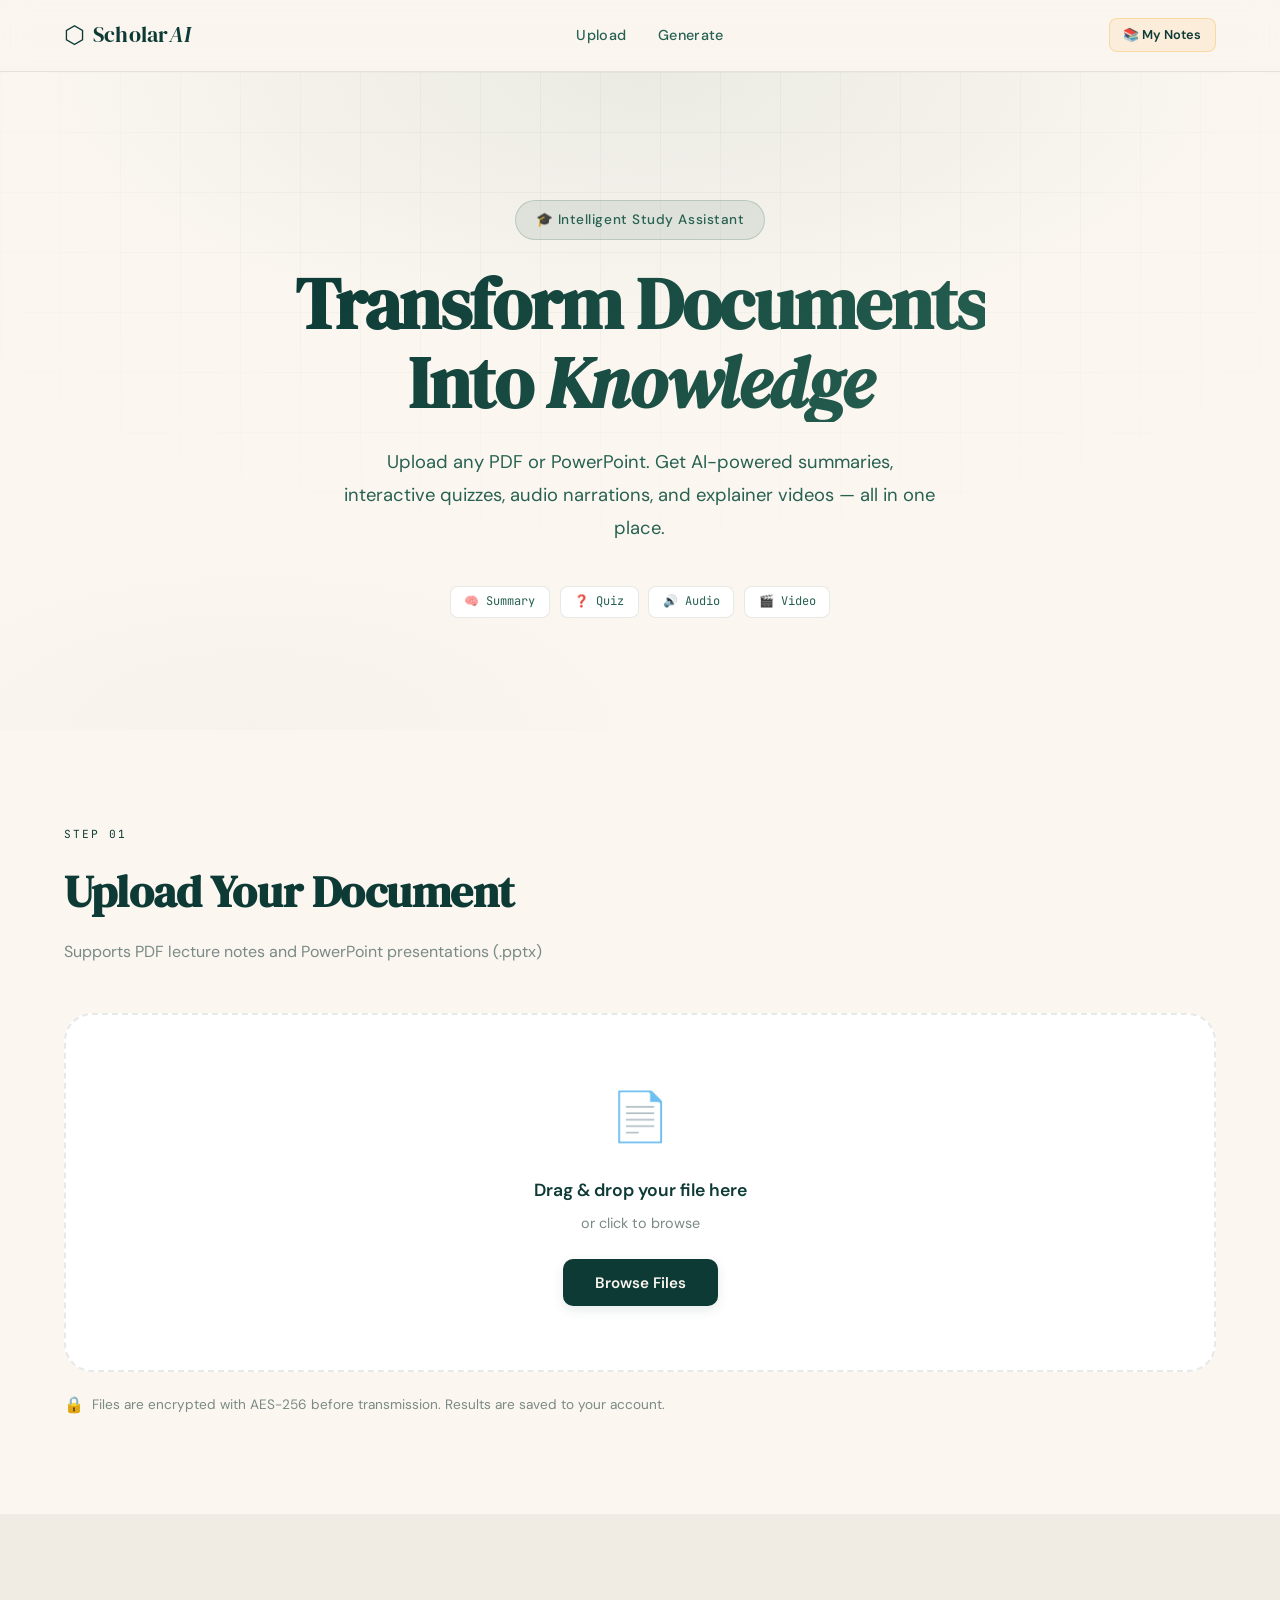
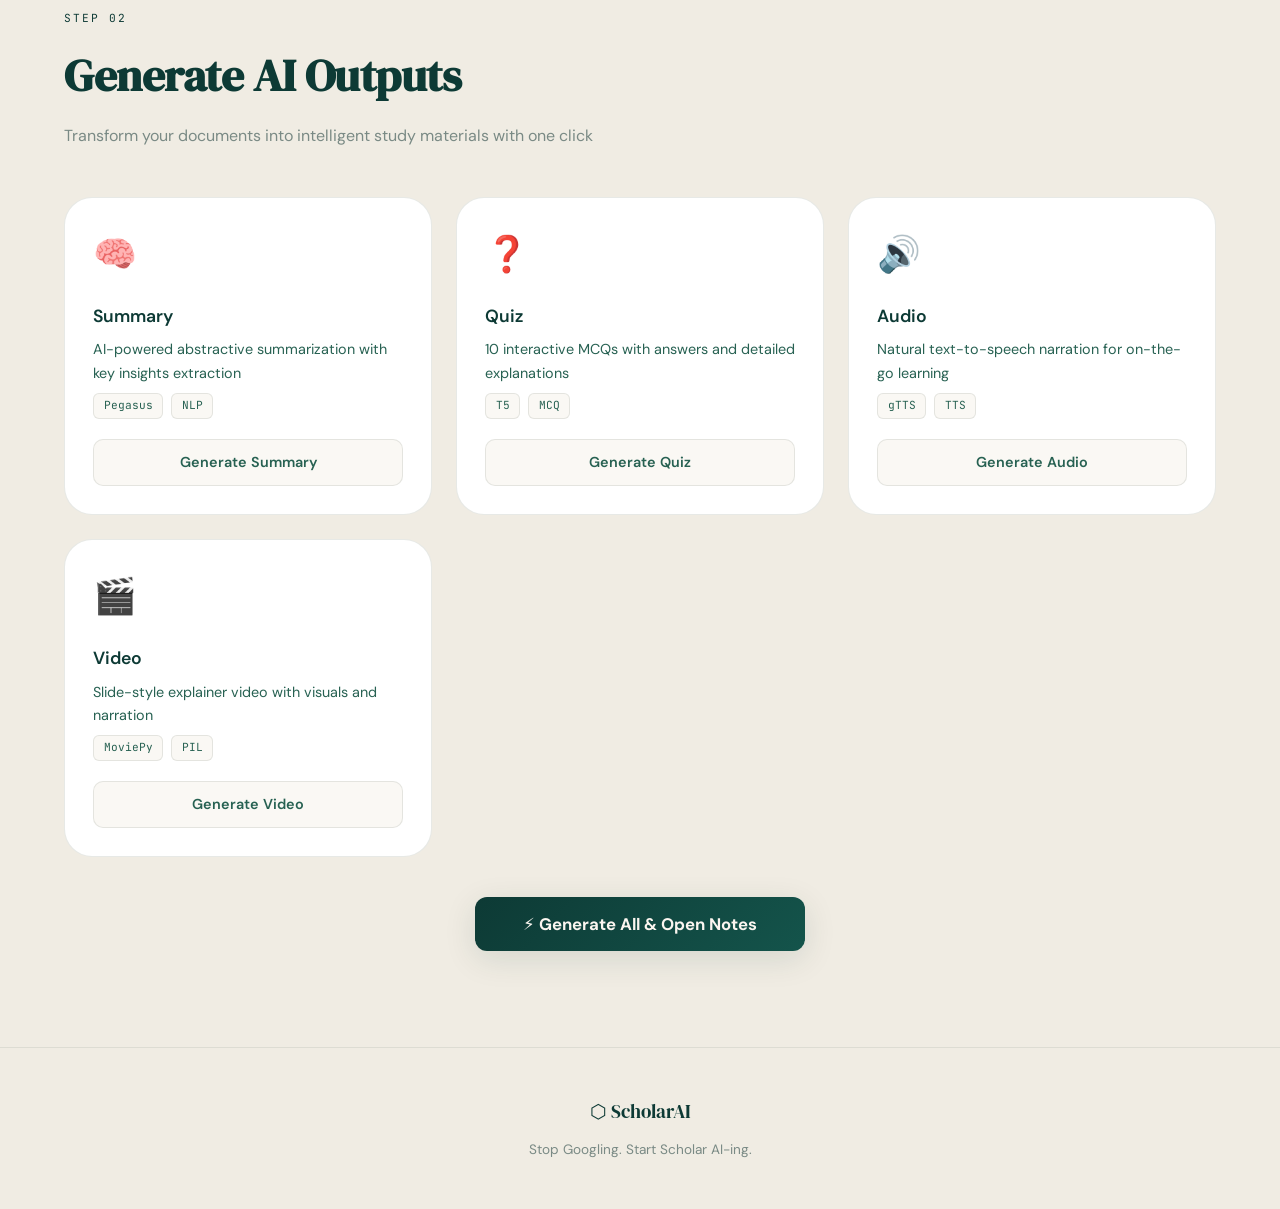
==== commit b4028c28: "feat: modernize UI/UX with new color scheme (#0D3A35, #276152, #B1B7AB, #FBF6F0) - Complete CSS over" ====
--- a/frontend/index.html
+++ b/frontend/index.html
@@ -20,7 +20,7 @@
       </div>
       <nav class="header-nav">
         <a href="#upload-section">Upload</a>
-        <a href="#architecture-section">Architecture</a>
+        <a href="#generate-section">Generate</a>
       </nav>
       <div class="header-right">
         <a href="my-notes.html" class="btn-my-notes">📚 My Notes</a>
@@ -37,19 +37,17 @@
   <section class="hero">
     <div class="hero-bg"><div class="grid-overlay"></div></div>
     <div class="hero-content">
-      <div class="hero-tag">🎓 HTML Course — Advanced Topics in Machine Learning</div>
-      <h1 class="hero-title">Your AI-Powered<br/><em>Study Assistant</em></h1>
+      <div class="hero-tag">🎓 Intelligent Study Assistant</div>
+      <h1 class="hero-title">Transform Documents<br/>Into <em>Knowledge</em></h1>
       <p class="hero-subtitle">
-        Upload any PDF or PowerPoint. Receive an intelligent summary, a 10-question quiz,
-        audio narration, and a video explanation.
+        Upload any PDF or PowerPoint. Get AI-powered summaries, interactive quizzes,
+        audio narrations, and explainer videos — all in one place.
       </p>
       <div class="hero-tech-pills">
-        <span>Pegasus Summarization</span>
-        <span>BGE Embeddings</span>
-        <span>Autoencoder</span>
-        <span>T5 Quiz Generation</span>
-        <span>gTTS Audio</span>
-        <span>MoviePy Video</span>
+        <span>🧠 Summary</span>
+        <span>❓ Quiz</span>
+        <span>🔊 Audio</span>
+        <span>🎬 Video</span>
       </div>
     </div>
   </section>
@@ -76,6 +74,16 @@
         <button class="btn-remove" onclick="clearFile()">✕</button>
       </div>
 
+      <div class="upload-progress" id="uploadProgress" style="display:none">
+        <div class="upload-progress-bar">
+          <div class="upload-progress-fill" id="uploadProgressFill"></div>
+        </div>
+        <div class="upload-progress-info">
+          <span id="uploadProgressText">Uploading...</span>
+          <span id="uploadSpeed" class="upload-speed"></span>
+        </div>
+      </div>
+
       <div class="security-notice">
         <span class="lock-icon">🔒</span>
         Files are encrypted with AES-256 before transmission. Results are saved to your account.
@@ -84,11 +92,11 @@
   </section>
 
   <!-- GENERATE -->
-  <section class="generate-section">
+  <section id="generate-section" class="generate-section">
     <div class="container">
       <div class="section-label">Step 02</div>
       <h2 class="section-title">Generate AI Outputs</h2>
-      <p class="section-desc">Each button triggers a distinct ML pipeline component on the backend</p>
+      <p class="section-desc">Transform your documents into intelligent study materials with one click</p>
 
       <div class="generate-grid">
 
@@ -96,7 +104,7 @@
           <div class="gen-card-icon">🧠</div>
           <div class="gen-card-info">
             <h3>Summary</h3>
-            <p>Pegasus abstractive summarization via BGE embeddings + Autoencoder compression</p>
+            <p>AI-powered abstractive summarization with key insights extraction</p>
             <div class="gen-card-tags"><span>Pegasus</span><span>NLP</span></div>
           </div>
           <button class="btn-generate" onclick="generateOutput('summary')" id="btn-summary">
@@ -109,7 +117,7 @@
           <div class="gen-card-icon">❓</div>
           <div class="gen-card-info">
             <h3>Quiz</h3>
-            <p>10 MCQ questions with options, correct answers and reasoning via T5 QG model</p>
+            <p>10 interactive MCQs with answers and detailed explanations</p>
             <div class="gen-card-tags"><span>T5</span><span>MCQ</span></div>
           </div>
           <button class="btn-generate" onclick="generateOutput('quiz')" id="btn-quiz">
@@ -122,7 +130,7 @@
           <div class="gen-card-icon">🔊</div>
           <div class="gen-card-info">
             <h3>Audio</h3>
-            <p>Text-to-speech narration of the summary using gTTS engine</p>
+            <p>Natural text-to-speech narration for on-the-go learning</p>
             <div class="gen-card-tags"><span>gTTS</span><span>TTS</span></div>
           </div>
           <button class="btn-generate" onclick="generateOutput('audio')" id="btn-audio">
@@ -135,7 +143,7 @@
           <div class="gen-card-icon">🎬</div>
           <div class="gen-card-info">
             <h3>Video</h3>
-            <p>Slide-style explainer video built with MoviePy, duration based on content length</p>
+            <p>Slide-style explainer video with visuals and narration</p>
             <div class="gen-card-tags"><span>MoviePy</span><span>PIL</span></div>
           </div>
           <button class="btn-generate" onclick="generateOutput('video')" id="btn-video">
@@ -157,85 +165,7 @@
     </div>
   </section>
 
-  <!-- ML ARCHITECTURE -->
-  <section id="architecture-section" class="architecture-section">
-    <div class="container">
-      <div class="section-label">System Design</div>
-      <h2 class="section-title">ML Pipeline Architecture</h2>
-      <p class="section-desc">End-to-end deep learning pipeline powering ScholarAI</p>
-
-      <div class="arch-diagram">
-        <div class="arch-stage">
-          <div class="arch-stage-icon">📤</div>
-          <div class="arch-stage-label">Input</div>
-          <div class="arch-stage-desc">PDF / PPTX<br/>AES-256 encrypted upload</div>
-        </div>
-        <div class="arch-arrow">→</div>
-        <div class="arch-stage">
-          <div class="arch-stage-icon">🔍</div>
-          <div class="arch-stage-label">Parse</div>
-          <div class="arch-stage-desc">PyMuPDF / python-pptx<br/>Text extraction</div>
-        </div>
-        <div class="arch-arrow">→</div>
-        <div class="arch-stage">
-          <div class="arch-stage-icon">🧹</div>
-          <div class="arch-stage-label">Preprocess</div>
-          <div class="arch-stage-desc">NLTK / spaCy<br/>Tokenize, clean</div>
-        </div>
-        <div class="arch-arrow">→</div>
-        <div class="arch-stage highlight-stage">
-          <div class="arch-stage-icon">🔷</div>
-          <div class="arch-stage-label">Embed + AE</div>
-          <div class="arch-stage-desc">BGE → Autoencoder<br/>Semantic compression</div>
-        </div>
-        <div class="arch-arrow">→</div>
-        <div class="arch-stage">
-          <div class="arch-stage-icon">🤖</div>
-          <div class="arch-stage-label">ML Models</div>
-          <div class="arch-stage-desc">Pegasus · T5 QG<br/>gTTS · MoviePy</div>
-        </div>
-        <div class="arch-arrow">→</div>
-        <div class="arch-stage">
-          <div class="arch-stage-icon">📦</div>
-          <div class="arch-stage-label">Output</div>
-          <div class="arch-stage-desc">Summary · Quiz<br/>Audio · Video</div>
-        </div>
-      </div>
-
-      <div class="ae-detail">
-        <div class="ae-detail-header">
-          <span class="ae-icon">🔷</span>
-          <h3>Autoencoder Architecture — Advanced ML Component</h3>
-        </div>
-        <div class="ae-grid">
-          <div class="ae-block encoder">
-            <div class="ae-block-label">Encoder</div>
-            <div class="ae-layers">
-              <div class="ae-layer">Input: 384-dim (BGE)</div>
-              <div class="ae-layer">Dense 512 + ReLU</div>
-              <div class="ae-layer">Dense 256 + ReLU</div>
-              <div class="ae-layer ae-bottleneck">Latent: 128-dim ✦</div>
-            </div>
-          </div>
-          <div class="ae-arrow-mid">⟷</div>
-          <div class="ae-block decoder">
-            <div class="ae-block-label">Decoder</div>
-            <div class="ae-layers">
-              <div class="ae-layer ae-bottleneck">Latent: 128-dim ✦</div>
-              <div class="ae-layer">Dense 256 + ReLU</div>
-              <div class="ae-layer">Dense 512 + ReLU</div>
-              <div class="ae-layer">Output: 384-dim</div>
-            </div>
-          </div>
-        </div>
-        <p class="ae-desc">
-          The autoencoder compresses BGE embeddings to a 128-dimensional latent space,
-          removing redundancy while preserving semantic meaning. This compressed representation
-          feeds into Pegasus for cleaner, more coherent summaries.
-        </p>
-      </div>
-    </div>
-  </section>
+  
 
   <!-- FOOTER -->
   <footer class="site-footer">
--- a/frontend/styles.css
+++ b/frontend/styles.css
@@ -1,119 +1,161 @@
 /* ═══════════════════════════════════════════════════════════════
-   ScholarAI — Advanced Topics in Machine Learning
-   Frontend Stylesheet
-   Aesthetic: Academic dark — deep navy + amber accents, editorial
-   Supports: Dark/Light themes, accessibility, reduced motion
+   ScholarAI — Modern Dynamic UI/UX
+   Color Scheme: #0D3A35, #276152, #B1B7AB, #FBF6F0
    ═══════════════════════════════════════════════════════════════ */
 
 /* ── RESET & ROOT ──────────────────────────────────────────────── */
 *, *::before, *::after { box-sizing: border-box; margin: 0; padding: 0; }
 
 :root {
-  /* ── Dark theme (default) ───────────────────────────────────── */
-  --navy:      #0B1120;
-  --navy-mid:  #111827;
-  --navy-card: #161E2E;
-  --navy-border:#1E2A3A;
-  --amber:     #F59E0B;
-  --amber-dim: #D97706;
-  --amber-glow:#FCD34D;
-  --teal:      #14B8A6;
-  --teal-dim:  #0D9488;
-  --red-accent:#EF4444;
-  --green:     #22C55E;
-  --text-primary: #F0F4F8;
-  --text-secondary: #94A3B8;
-  --text-muted:    #4B5563;
-  --focus-ring: rgba(245,158,11,0.5);
-  --bg-primary:    var(--navy);
-  --bg-secondary:  var(--navy-mid);
-  --bg-card:       var(--navy-card);
-  --border-color:  var(--navy-border);
+  /* ── Color Scheme ───────────────────────────────────────────── */
+  --primary:      #0D3A35;
+  --primary-light: #14544B;
+  --primary-lighter: #1A6B5E;
+  --secondary:    #276152;
+  --secondary-light: #2E7D6B;
+  --accent:       #B1B7AB;
+  --accent-light: #C4C9BF;
+  --background:   #FBF6F0;
+  --background-alt: #F0ECE3;
+  --surface:      #FFFFFF;
+  --surface-elevated: #FAF8F4;
+  
+  /* ── Semantic Colors ────────────────────────────────────────── */
+  --text-primary:   #0D3A35;
+  --text-secondary: #276152;
+  --text-muted:     #7A8A85;
+  --text-inverse:   #FBF6F0;
+  
+  --success:        #276152;
+  --success-light:  #2E7D6B;
+  --error:          #C0392B;
+  --error-light:    #E74C3C;
+  --warning:        #D4A843;
+  --warning-light:  #E8C56A;
+  
+  --focus-ring:     rgba(39, 97, 82, 0.4);
+  --shadow-sm:      0 1px 3px rgba(13, 58, 53, 0.08);
+  --shadow-md:      0 4px 12px rgba(13, 58, 53, 0.1);
+  --shadow-lg:      0 8px 32px rgba(13, 58, 53, 0.12);
+  --shadow-xl:      0 16px 48px rgba(13, 58, 53, 0.15);
+  
+  --border-color:   rgba(177, 183, 171, 0.3);
+  --border-strong:  rgba(177, 183, 171, 0.5);
+  
   --font-display: 'DM Serif Display', Georgia, serif;
   --font-body:    'DM Sans', system-ui, sans-serif;
   --font-mono:    'JetBrains Mono', monospace;
-  --radius:    12px;
-  --radius-lg: 20px;
-  --shadow:    0 4px 24px rgba(0,0,0,0.35);
-  --shadow-lg: 0 8px 48px rgba(0,0,0,0.5);
+  
+  --radius:       12px;
+  --radius-lg:    20px;
+  --radius-xl:    28px;
+  
   --transition-fast: 150ms ease;
   --transition-normal: 250ms ease;
-}
-
-/* ── Light theme ──────────────────────────────────────────────── */
-@media (prefers-color-scheme: light) {
-  :root:not([data-theme="dark"]) {
-    --navy:      #F8FAFC;
-    --navy-mid:  #F1F5F9;
-    --navy-card: #FFFFFF;
-    --navy-border:#E2E8F0;
-    --amber:     #B45309;
-    --amber-dim: #92400E;
-    --amber-glow:#FEF08A;
-    --teal:      #0D9488;
-    --teal-dim:  #0F766E;
-    --red-accent:#DC2626;
-    --green:     #16A34A;
-    --text-primary: #0F172A;
-    --text-secondary: #475569;
-    --text-muted:    #94A3B8;
-    --focus-ring: rgba(180,83,9,0.5);
-    --bg-primary:    var(--navy);
-    --bg-secondary:  var(--navy-mid);
-    --bg-card:       var(--navy-card);
-    --border-color:  var(--navy-border);
-    --shadow:    0 4px 24px rgba(0,0,0,0.08);
-    --shadow-lg: 0 8px 48px rgba(0,0,0,0.12);
+  --transition-slow: 400ms ease;
+  
+  /* ── Layout ─────────────────────────────────────────────────── */
+  --header-height: 72px;
+  --container-max: 1200px;
+  --container-padding: 1.5rem;
+}
+
+/* ── Light theme (default) ────────────────────────────────────── */
+[data-theme="light"] {
+  --primary:        #0D3A35;
+  --primary-light:  #14544B;
+  --primary-lighter:#1A6B5E;
+  --secondary:      #276152;
+  --secondary-light:#2E7D6B;
+  --accent:         #B1B7AB;
+  --accent-light:   #C4C9BF;
+  --background:     #FBF6F0;
+  --background-alt: #F0ECE3;
+  --surface:        #FFFFFF;
+  --surface-elevated:#FAF8F4;
+  --text-primary:   #0D3A35;
+  --text-secondary: #276152;
+  --text-muted:     #7A8A85;
+  --text-inverse:   #FBF6F0;
+  --success:        #276152;
+  --success-light:  #2E7D6B;
+  --error:          #C0392B;
+  --error-light:    #E74C3C;
+  --warning:        #D4A843;
+  --warning-light:  #E8C56A;
+  --focus-ring:     rgba(39, 97, 82, 0.4);
+  --shadow-sm:      0 1px 3px rgba(13, 58, 53, 0.08);
+  --shadow-md:      0 4px 12px rgba(13, 58, 53, 0.1);
+  --shadow-lg:      0 8px 32px rgba(13, 58, 53, 0.12);
+  --shadow-xl:      0 16px 48px rgba(13, 58, 53, 0.15);
+  --border-color:   rgba(177, 183, 171, 0.3);
+  --border-strong:  rgba(177, 183, 171, 0.5);
+}
+
+/* ── Dark theme ───────────────────────────────────────────────── */
+[data-theme="dark"] {
+  --primary:        #B1B7AB;
+  --primary-light:  #C4C9BF;
+  --primary-lighter:#D8DCD4;
+  --secondary:      #7A8A85;
+  --secondary-light:#95A39D;
+  --accent:         #276152;
+  --accent-light:   #2E7D6B;
+  --background:     #0D3A35;
+  --background-alt: #14544B;
+  --surface:        #1A6B5E;
+  --surface-elevated:#1A6B5E;
+  --text-primary:   #FBF6F0;
+  --text-secondary: #D8DCD4;
+  --text-muted:     #95A39D;
+  --text-inverse:   #0D3A35;
+  --success:        #4ADE80;
+  --success-light:  #6EE7B7;
+  --error:          #F87171;
+  --error-light:    #FCA5A5;
+  --warning:        #FBBF24;
+  --warning-light:  #FCD34D;
+  --focus-ring:     rgba(177, 183, 171, 0.4);
+  --shadow-sm:      0 1px 3px rgba(0, 0, 0, 0.3);
+  --shadow-md:      0 4px 12px rgba(0, 0, 0, 0.4);
+  --shadow-lg:      0 8px 32px rgba(0, 0, 0, 0.5);
+  --shadow-xl:      0 16px 48px rgba(0, 0, 0, 0.6);
+  --border-color:   rgba(177, 183, 171, 0.2);
+  --border-strong:  rgba(177, 183, 171, 0.4);
+}
+
+/* System preference fallback */
+@media (prefers-color-scheme: dark) {
+  :root:not([data-theme="light"]) {
+    --primary:        #B1B7AB;
+    --primary-light:  #C4C9BF;
+    --primary-lighter:#D8DCD4;
+    --secondary:      #7A8A85;
+    --secondary-light:#95A39D;
+    --accent:         #276152;
+    --accent-light:   #2E7D6B;
+    --background:     #0D3A35;
+    --background-alt: #14544B;
+    --surface:        #1A6B5E;
+    --surface-elevated:#1A6B5E;
+    --text-primary:   #FBF6F0;
+    --text-secondary: #D8DCD4;
+    --text-muted:     #95A39D;
+    --text-inverse:   #0D3A35;
+    --success:        #4ADE80;
+    --success-light:  #6EE7B7;
+    --error:          #F87171;
+    --error-light:    #FCA5A5;
+    --warning:        #FBBF24;
+    --warning-light:  #FCD34D;
+    --focus-ring:     rgba(177, 183, 171, 0.4);
+    --shadow-sm:      0 1px 3px rgba(0, 0, 0, 0.3);
+    --shadow-md:      0 4px 12px rgba(0, 0, 0, 0.4);
+    --shadow-lg:      0 8px 32px rgba(0, 0, 0, 0.5);
+    --shadow-xl:      0 16px 48px rgba(0, 0, 0, 0.6);
+    --border-color:   rgba(177, 183, 171, 0.2);
+    --border-strong:  rgba(177, 183, 171, 0.4);
   }
-}
-
-/* Explicit theme attribute override */
-[data-theme="light"] {
-  --navy:      #F8FAFC;
-  --navy-mid:  #F1F5F9;
-  --navy-card: #FFFFFF;
-  --navy-border:#E2E8F0;
-  --amber:     #B45309;
-  --amber-dim: #92400E;
-  --amber-glow:#FEF08A;
-  --teal:      #0D9488;
-  --teal-dim:  #0F766E;
-  --red-accent:#DC2626;
-  --green:     #16A34A;
-  --text-primary: #0F172A;
-  --text-secondary: #475569;
-  --text-muted:    #94A3B8;
-  --focus-ring: rgba(180,83,9,0.5);
-  --bg-primary:    var(--navy);
-  --bg-secondary:  var(--navy-mid);
-  --bg-card:       var(--navy-card);
-  --border-color:  var(--navy-border);
-  --shadow:    0 4px 24px rgba(0,0,0,0.08);
-  --shadow-lg: 0 8px 48px rgba(0,0,0,0.12);
-}
-
-[data-theme="dark"] {
-  --navy:      #0B1120;
-  --navy-mid:  #111827;
-  --navy-card: #161E2E;
-  --navy-border:#1E2A3A;
-  --amber:     #F59E0B;
-  --amber-dim: #D97706;
-  --amber-glow:#FCD34D;
-  --teal:      #14B8A6;
-  --teal-dim:  #0D9488;
-  --red-accent:#EF4444;
-  --green:     #22C55E;
-  --text-primary: #F0F4F8;
-  --text-secondary: #94A3B8;
-  --text-muted:    #4B5563;
-  --focus-ring: rgba(245,158,11,0.5);
-  --bg-primary:    var(--navy);
-  --bg-secondary:  var(--navy-mid);
-  --bg-card:       var(--navy-card);
-  --border-color:  var(--navy-border);
-  --shadow:    0 4px 24px rgba(0,0,0,0.35);
-  --shadow-lg: 0 8px 48px rgba(0,0,0,0.5);
 }
 
 html { scroll-behavior: smooth; }
@@ -129,7 +171,7 @@
 }
 
 body {
-  background: var(--bg-primary);
+  background: var(--background);
   color: var(--text-primary);
   font-family: var(--font-body);
   font-size: 16px;
@@ -140,7 +182,7 @@
 /* Focus visible for keyboard navigation */
 :focus:not(:focus-visible) { outline: none; }
 :focus-visible {
-  outline: 2px solid var(--amber);
+  outline: 2px solid var(--secondary);
   outline-offset: 2px;
 }
 
@@ -148,7 +190,7 @@
 .skip-link {
   position: absolute; top: -100%; left: 50%;
   transform: translateX(-50%);
-  background: var(--amber); color: var(--navy);
+  background: var(--secondary); color: var(--text-inverse);
   padding: 0.5rem 1rem; border-radius: var(--radius);
   font-weight: 600; z-index: 1000;
   text-decoration: none;
@@ -156,39 +198,51 @@
 .skip-link:focus { top: 1rem; }
 
 /* ── UTILITIES ──────────────────────────────────────────────────── */
-.container { max-width: 1080px; margin: 0 auto; padding: 0 2rem; }
+.container { max-width: var(--container-max); margin: 0 auto; padding: 0 var(--container-padding); }
 
 /* ── HEADER ─────────────────────────────────────────────────────── */
 .site-header {
   position: sticky; top: 0; z-index: 100;
-  background: rgba(11,17,32,0.85);
+  background: rgba(251, 246, 240, 0.9);
   backdrop-filter: blur(14px);
-  border-bottom: 1px solid var(--navy-border);
-  padding: 0.9rem 0;
+  border-bottom: 1px solid var(--border-color);
+  padding: 1rem 0;
+  height: var(--header-height);
+}
+[data-theme="dark"] .site-header {
+  background: rgba(13, 58, 53, 0.9);
 }
 .header-inner {
-  max-width: 1080px; margin: 0 auto; padding: 0 2rem;
+  max-width: var(--container-max); margin: 0 auto; padding: 0 var(--container-padding);
   display: flex; align-items: center; gap: 2rem;
 }
 .logo { display: flex; align-items: center; gap: 0.5rem; text-decoration: none; }
-.logo-icon { font-size: 1.4rem; color: var(--amber); }
+.logo-icon { font-size: 1.5rem; color: var(--primary); }
 .logo-text {
   font-family: var(--font-display);
-  font-size: 1.3rem; color: var(--text-primary); letter-spacing: 0.01em;
-}
-.logo-text em { font-style: italic; color: var(--amber); }
-
-.header-nav { display: flex; gap: 1.6rem; margin-left: auto; }
+  font-size: 1.4rem; color: var(--text-primary); letter-spacing: 0.01em;
+}
+.logo-text em { font-style: italic; color: var(--primary); }
+
+.header-nav { display: flex; gap: 2rem; margin-left: auto; }
 .header-nav a {
   color: var(--text-secondary); text-decoration: none;
-  font-size: 0.875rem; font-weight: 500; letter-spacing: 0.03em;
-  transition: color 0.2s;
-}
-.header-nav a:hover { color: var(--amber); }
+  font-size: 0.9rem; font-weight: 500; letter-spacing: 0.02em;
+  transition: color var(--transition-fast);
+  position: relative;
+}
+.header-nav a::after {
+  content: ''; position: absolute; bottom: -4px; left: 0; right: 0;
+  height: 2px; background: var(--primary); border-radius: 1px;
+  transform: scaleX(0); transition: transform var(--transition-normal);
+  transform-origin: left;
+}
+.header-nav a:hover { color: var(--primary); }
+.header-nav a:hover::after { transform: scaleX(1); }
 
 .header-badge {
-  background: rgba(245,158,11,0.12); color: var(--amber);
-  border: 1px solid rgba(245,158,11,0.25);
+  background: rgba(39, 97, 82, 0.1); color: var(--secondary);
+  border: 1px solid rgba(39, 97, 82, 0.2);
   font-family: var(--font-mono); font-size: 0.72rem;
   padding: 0.3rem 0.75rem; border-radius: 999px;
   white-space: nowrap;
@@ -197,173 +251,231 @@
 /* ── HERO ───────────────────────────────────────────────────────── */
 .hero {
   position: relative; overflow: hidden;
-  padding: 7rem 2rem 6rem;
+  padding: 8rem 2rem 7rem;
   text-align: center;
-  min-height: 520px;
+  min-height: 600px;
   display: flex; align-items: center; justify-content: center;
 }
 .hero-bg {
   position: absolute; inset: 0;
   background: radial-gradient(ellipse 80% 70% at 50% 0%,
-    rgba(245,158,11,0.08) 0%, transparent 60%),
+    rgba(39, 97, 82, 0.08) 0%, transparent 60%),
     radial-gradient(ellipse 60% 50% at 20% 100%,
-    rgba(20,184,166,0.06) 0%, transparent 60%);
+    rgba(177, 183, 171, 0.06) 0%, transparent 60%);
+}
+[data-theme="dark"] .hero-bg {
+  background: radial-gradient(ellipse 80% 70% at 50% 0%,
+    rgba(177, 183, 171, 0.08) 0%, transparent 60%),
+    radial-gradient(ellipse 60% 50% at 20% 100%,
+    rgba(39, 97, 82, 0.06) 0%, transparent 60%);
 }
 .grid-overlay {
   position: absolute; inset: 0;
   background-image:
-    linear-gradient(rgba(255,255,255,0.03) 1px, transparent 1px),
-    linear-gradient(90deg, rgba(255,255,255,0.03) 1px, transparent 1px);
-  background-size: 48px 48px;
+    linear-gradient(rgba(13, 58, 53, 0.03) 1px, transparent 1px),
+    linear-gradient(90deg, rgba(13, 58, 53, 0.03) 1px, transparent 1px);
+  background-size: 60px 60px;
   mask-image: radial-gradient(ellipse 80% 70% at 50% 20%, black 30%, transparent 80%);
 }
-.hero-content { position: relative; z-index: 1; max-width: 700px; }
+[data-theme="dark"] .grid-overlay {
+  background-image:
+    linear-gradient(rgba(177, 183, 171, 0.03) 1px, transparent 1px),
+    linear-gradient(90deg, rgba(177, 183, 171, 0.03) 1px, transparent 1px);
+}
+.hero-content { position: relative; z-index: 1; max-width: 800px; }
 .hero-tag {
   display: inline-block;
-  background: rgba(245,158,11,0.1); border: 1px solid rgba(245,158,11,0.2);
-  color: var(--amber-glow); border-radius: 999px;
-  font-size: 0.8rem; font-weight: 500; letter-spacing: 0.04em;
-  padding: 0.35rem 1rem; margin-bottom: 1.5rem;
+  background: rgba(39, 97, 82, 0.1); border: 1px solid rgba(39, 97, 82, 0.2);
+  color: var(--secondary); border-radius: 999px;
+  font-size: 0.85rem; font-weight: 500; letter-spacing: 0.04em;
+  padding: 0.5rem 1.25rem; margin-bottom: 1.5rem;
+}
+[data-theme="dark"] .hero-tag {
+  background: rgba(177, 183, 171, 0.1); border: 1px solid rgba(177, 183, 171, 0.2);
+  color: var(--primary);
 }
 .hero-title {
   font-family: var(--font-display);
-  font-size: clamp(2.4rem, 5vw, 3.6rem);
-  line-height: 1.15;
+  font-size: clamp(2.8rem, 6vw, 4.5rem);
+  line-height: 1.1;
   letter-spacing: -0.02em;
-  margin-bottom: 1.2rem;
+  margin-bottom: 1.5rem;
   color: var(--text-primary);
-}
-.hero-title em { font-style: italic; color: var(--amber); }
+  background: linear-gradient(135deg, var(--text-primary) 0%, var(--text-secondary) 100%);
+  -webkit-background-clip: text;
+  -webkit-text-fill-color: transparent;
+  background-clip: text;
+}
+.hero-title em { font-style: italic; }
 .hero-subtitle {
-  color: var(--text-secondary); font-size: 1.05rem;
-  max-width: 540px; margin: 0 auto 2rem;
-  line-height: 1.7;
-}
-.hero-tech-pills { display: flex; flex-wrap: wrap; gap: 0.5rem; justify-content: center; }
+  color: var(--text-secondary); font-size: 1.15rem;
+  max-width: 600px; margin: 0 auto 2.5rem;
+  line-height: 1.8;
+}
+.hero-tech-pills { display: flex; flex-wrap: wrap; gap: 0.6rem; justify-content: center; }
 .hero-tech-pills span {
-  background: rgba(20,184,166,0.08);
-  border: 1px solid rgba(20,184,166,0.2);
-  color: var(--teal); border-radius: 6px;
+  background: var(--surface); border: 1px solid var(--border-color);
+  color: var(--text-secondary); border-radius: 8px;
   font-family: var(--font-mono); font-size: 0.75rem;
-  padding: 0.25rem 0.65rem;
+  padding: 0.35rem 0.85rem;
+  transition: all var(--transition-fast);
+}
+.hero-tech-pills span:hover {
+  border-color: var(--primary);
+  color: var(--primary);
+  transform: translateY(-2px);
+  box-shadow: var(--shadow-md);
 }
 
 /* ── SECTIONS COMMON ────────────────────────────────────────────── */
-.upload-section, .generate-section, .results-section,
-.architecture-section {
-  padding: 5rem 0;
-}
-.generate-section  { background: var(--navy-mid); }
-.architecture-section { background: var(--navy-mid); }
+.upload-section, .generate-section, .results-section {
+  padding: 6rem 0;
+}
+.generate-section  { background: var(--background-alt); }
+.upload-section { background: var(--background); }
 
 .section-label {
-  font-family: var(--font-mono); font-size: 0.72rem;
-  color: var(--amber); letter-spacing: 0.15em; text-transform: uppercase;
-  margin-bottom: 0.5rem;
+  font-family: var(--font-mono); font-size: 0.7rem;
+  color: var(--primary); letter-spacing: 0.18em; text-transform: uppercase;
+  margin-bottom: 0.75rem;
 }
 .section-title {
   font-family: var(--font-display);
-  font-size: clamp(1.8rem, 3vw, 2.4rem);
+  font-size: clamp(2rem, 4vw, 2.8rem);
   letter-spacing: -0.01em;
-  margin-bottom: 0.5rem;
+  margin-bottom: 0.75rem;
+  color: var(--text-primary);
 }
 .section-desc {
-  color: var(--text-secondary); font-size: 0.95rem;
-  margin-bottom: 2.5rem;
+  color: var(--text-muted); font-size: 1rem;
+  margin-bottom: 3rem;
+  max-width: 600px;
 }
 
 /* ── DROP ZONE ──────────────────────────────────────────────────── */
 .drop-zone {
-  border: 2px dashed var(--navy-border);
-  border-radius: var(--radius-lg);
-  padding: 3.5rem 2rem;
+  border: 2px dashed var(--border-color);
+  border-radius: var(--radius-xl);
+  padding: 4rem 2rem;
   text-align: center;
   cursor: pointer;
-  transition: border-color 0.2s, background 0.2s;
-  background: rgba(255,255,255,0.01);
+  transition: all var(--transition-normal);
+  background: var(--surface);
+  position: relative;
+  overflow: hidden;
+}
+.drop-zone::before {
+  content: ''; position: absolute; inset: 0;
+  background: linear-gradient(135deg, var(--primary) 0%, var(--secondary) 100%);
+  opacity: 0; transition: opacity var(--transition-normal);
 }
 .drop-zone:hover, .drop-zone.drag-over {
-  border-color: var(--amber);
-  background: rgba(245,158,11,0.04);
-}
-.drop-icon { font-size: 2.5rem; margin-bottom: 1rem; }
-.drop-primary { font-weight: 600; font-size: 1rem; margin-bottom: 0.25rem; }
-.drop-secondary { color: var(--text-secondary); font-size: 0.875rem; margin-bottom: 1.25rem; }
+  border-color: var(--primary);
+  background: var(--surface-elevated);
+  transform: translateY(-4px);
+  box-shadow: var(--shadow-lg);
+}
+.drop-zone:hover::before, .drop-zone.drag-over::before { opacity: 0.02; }
+.drop-icon { font-size: 3rem; margin-bottom: 1.25rem; }
+.drop-primary { font-weight: 600; font-size: 1.1rem; margin-bottom: 0.5rem; color: var(--text-primary); }
+.drop-secondary { color: var(--text-muted); font-size: 0.9rem; margin-bottom: 1.5rem; }
 
 .btn-browse {
-  background: var(--amber); color: var(--navy);
-  border: none; border-radius: 8px;
+  background: var(--primary); color: var(--text-inverse);
+  border: none; border-radius: 10px;
   font-family: var(--font-body); font-weight: 600;
-  font-size: 0.875rem; padding: 0.6rem 1.4rem;
-  cursor: pointer; transition: background 0.2s, transform 0.1s;
-}
-.btn-browse:hover { background: var(--amber-glow); transform: translateY(-1px); }
-
+  font-size: 0.95rem; padding: 0.85rem 2rem;
+  cursor: pointer; transition: all var(--transition-fast);
+  box-shadow: var(--shadow-md);
+}
+.btn-browse:hover { 
+  background: var(--primary-light); 
+  transform: translateY(-2px);
+  box-shadow: var(--shadow-lg);
+}
+.btn-browse:active { transform: translateY(0); }
 .file-info {
   display: flex; align-items: center; gap: 0.75rem;
-  background: var(--navy-card); border: 1px solid var(--navy-border);
-  border-radius: var(--radius); padding: 0.85rem 1.1rem;
-  margin-top: 1rem;
-}
-.file-icon { font-size: 1.2rem; }
-.file-name { font-weight: 600; font-size: 0.9rem; flex: 1; }
-.file-size { color: var(--text-secondary); font-size: 0.8rem; font-family: var(--font-mono); }
+  background: var(--surface); border: 1px solid var(--border-color);
+  border-radius: var(--radius); padding: 1rem 1.25rem;
+  margin-top: 1.25rem;
+  animation: fadeSlide 0.4s ease both;
+}
+.file-icon { font-size: 1.4rem; }
+.file-name { font-weight: 600; font-size: 0.95rem; flex: 1; color: var(--text-primary); }
+.file-size { color: var(--text-muted); font-size: 0.85rem; font-family: var(--font-mono); }
 .btn-remove {
-  background: rgba(239,68,68,0.1); color: var(--red-accent);
-  border: 1px solid rgba(239,68,68,0.2); border-radius: 6px;
-  font-size: 0.8rem; padding: 0.2rem 0.6rem; cursor: pointer;
-  transition: background 0.2s;
-}
-.btn-remove:hover { background: rgba(239,68,68,0.2); }
+  background: rgba(192, 57, 43, 0.1); color: var(--error);
+  border: 1px solid rgba(192, 57, 43, 0.2); border-radius: 8px;
+  font-size: 0.85rem; padding: 0.35rem 0.85rem; cursor: pointer;
+  transition: all var(--transition-fast);
+}
+.btn-remove:hover { background: rgba(192, 57, 43, 0.2); transform: scale(1.05); }
 
 .security-notice {
   display: flex; align-items: center; gap: 0.5rem;
   margin-top: 1.25rem;
-  color: var(--text-muted); font-size: 0.82rem;
-}
-.lock-icon { font-size: 0.9rem; }
+  color: var(--text-muted); font-size: 0.85rem;
+}
+.lock-icon { font-size: 1rem; }
 
 /* ── GENERATE GRID ──────────────────────────────────────────────── */
 .generate-grid {
   display: grid;
-  grid-template-columns: repeat(auto-fit, minmax(280px, 1fr));
-  gap: 1.25rem;
-  margin-bottom: 2rem;
+  grid-template-columns: repeat(auto-fit, minmax(300px, 1fr));
+  gap: 1.5rem;
+  margin-bottom: 2.5rem;
 }
 .gen-card {
-  background: var(--navy-card);
-  border: 1px solid var(--navy-border);
-  border-radius: var(--radius-lg);
-  padding: 1.5rem;
-  display: flex; flex-direction: column; gap: 1rem;
-  transition: border-color 0.2s, box-shadow 0.2s;
+  background: var(--surface);
+  border: 1px solid var(--border-color);
+  border-radius: var(--radius-xl);
+  padding: 1.75rem;
+  display: flex; flex-direction: column; gap: 1.25rem;
+  transition: all var(--transition-normal);
+  position: relative;
+  overflow: hidden;
+}
+.gen-card::before {
+  content: ''; position: absolute; top: 0; left: 0; right: 0;
+  height: 4px; background: linear-gradient(90deg, var(--primary), var(--secondary));
+  transform: scaleX(0); transform-origin: left;
+  transition: transform var(--transition-normal);
 }
 .gen-card:hover {
-  border-color: rgba(245,158,11,0.3);
-  box-shadow: 0 0 28px rgba(245,158,11,0.07);
-}
-.gen-card-icon { font-size: 1.8rem; }
-.gen-card-info h3 { font-size: 1rem; font-weight: 600; margin-bottom: 0.3rem; }
-.gen-card-info p { color: var(--text-secondary); font-size: 0.83rem; line-height: 1.55; }
-.gen-card-tags { display: flex; gap: 0.4rem; margin-top: 0.5rem; flex-wrap: wrap; }
+  border-color: var(--border-strong);
+  box-shadow: var(--shadow-lg);
+  transform: translateY(-4px);
+}
+.gen-card:hover::before { transform: scaleX(1); }
+.gen-card-icon { font-size: 2.2rem; }
+.gen-card-info h3 { font-size: 1.1rem; font-weight: 600; color: var(--text-primary); margin-bottom: 0.5rem; }
+.gen-card-info p { color: var(--text-secondary); font-size: 0.9rem; line-height: 1.6; }
+.gen-card-tags { display: flex; gap: 0.5rem; margin-top: 0.5rem; flex-wrap: wrap; }
 .gen-card-tags span {
-  background: rgba(20,184,166,0.08); border: 1px solid rgba(20,184,166,0.18);
-  color: var(--teal); border-radius: 5px;
-  font-family: var(--font-mono); font-size: 0.7rem; padding: 0.15rem 0.5rem;
+  background: var(--surface-elevated); border: 1px solid var(--border-color);
+  color: var(--text-secondary); border-radius: 6px;
+  font-family: var(--font-mono); font-size: 0.7rem; padding: 0.2rem 0.6rem;
+  transition: all var(--transition-fast);
+}
+.gen-card-tags span:hover {
+  border-color: var(--primary);
+  color: var(--primary);
 }
 .btn-generate {
   margin-top: auto; width: 100%;
-  background: rgba(245,158,11,0.1); color: var(--amber);
-  border: 1px solid rgba(245,158,11,0.25);
-  border-radius: 8px; font-family: var(--font-body);
-  font-size: 0.875rem; font-weight: 600;
-  padding: 0.65rem 1rem; cursor: pointer;
-  transition: background 0.2s, border-color 0.2s, transform 0.1s;
-  display: flex; align-items: center; justify-content: center; gap: 0.4rem;
+  background: var(--surface-elevated); color: var(--secondary);
+  border: 1px solid var(--border-color);
+  border-radius: 10px; font-family: var(--font-body);
+  font-size: 0.9rem; font-weight: 600;
+  padding: 0.85rem 1rem; cursor: pointer;
+  transition: all var(--transition-fast);
+  display: flex; align-items: center; justify-content: center; gap: 0.5rem;
 }
 .btn-generate:hover:not(:disabled) {
-  background: rgba(245,158,11,0.2); border-color: var(--amber);
-  transform: translateY(-1px);
+  background: var(--secondary); border-color: var(--secondary);
+  color: var(--text-inverse); transform: translateY(-2px);
+  box-shadow: var(--shadow-md);
 }
 .btn-generate:disabled { opacity: 0.5; cursor: not-allowed; }
 .btn-spinner { animation: spin 0.8s linear infinite; display: inline-block; }
@@ -371,40 +483,48 @@
 
 .generate-all-row { text-align: center; }
 .btn-generate-all {
-  background: linear-gradient(135deg, var(--amber), var(--amber-dim));
-  color: var(--navy); border: none; border-radius: 10px;
-  font-family: var(--font-body); font-size: 1rem; font-weight: 700;
-  padding: 0.85rem 2.5rem; cursor: pointer;
-  box-shadow: 0 4px 20px rgba(245,158,11,0.3);
-  transition: box-shadow 0.2s, transform 0.1s;
+  background: linear-gradient(135deg, var(--primary), var(--primary-light));
+  color: var(--text-inverse); border: none; border-radius: 12px;
+  font-family: var(--font-body); font-size: 1.05rem; font-weight: 700;
+  padding: 1rem 3rem; cursor: pointer;
+  box-shadow: var(--shadow-lg);
+  transition: all var(--transition-normal);
+  position: relative; overflow: hidden;
+}
+.btn-generate-all::before {
+  content: ''; position: absolute; inset: 0;
+  background: linear-gradient(135deg, var(--primary-light), var(--primary));
+  opacity: 0; transition: opacity var(--transition-normal);
 }
 .btn-generate-all:hover {
-  box-shadow: 0 6px 30px rgba(245,158,11,0.45);
-  transform: translateY(-2px);
-}
+  box-shadow: var(--shadow-xl);
+  transform: translateY(-3px);
+}
+.btn-generate-all:hover::before { opacity: 1; }
+.btn-generate-all span { position: relative; z-index: 1; }
 
 /* ── RESULTS ─────────────────────────────────────────────────────── */
-.results-section { padding: 5rem 0; }
+.results-section { padding: 6rem 0; background: var(--background); }
 
 .progress-bar-wrap {
-  background: var(--navy-card); border: 1px solid var(--navy-border);
-  border-radius: 999px; height: 8px; margin-bottom: 2.5rem;
+  background: var(--surface); border: 1px solid var(--border-color);
+  border-radius: 999px; height: 10px; margin-bottom: 2.5rem;
   overflow: hidden; position: relative;
 }
 .progress-bar {
-  height: 100%; background: linear-gradient(90deg, var(--amber), var(--teal));
+  height: 100%; background: linear-gradient(90deg, var(--primary), var(--secondary));
   border-radius: 999px; width: 0%; transition: width 0.4s ease;
 }
 .progress-label {
-  position: absolute; right: 0; top: -1.4rem;
-  font-size: 0.75rem; color: var(--text-secondary);
+  position: absolute; right: 0; top: -1.5rem;
+  font-size: 0.75rem; color: var(--text-muted);
   font-family: var(--font-mono);
 }
 
 .result-card {
-  background: var(--navy-card);
-  border: 1px solid var(--navy-border);
-  border-radius: var(--radius-lg);
+  background: var(--surface);
+  border: 1px solid var(--border-color);
+  border-radius: var(--radius-xl);
   margin-bottom: 1.5rem;
   overflow: hidden;
   animation: fadeSlide 0.4s ease both;
@@ -415,152 +535,104 @@
 }
 .result-header {
   display: flex; align-items: center; gap: 0.75rem;
-  padding: 1rem 1.4rem;
-  border-bottom: 1px solid var(--navy-border);
-  background: rgba(255,255,255,0.02);
-}
-.result-icon { font-size: 1.2rem; }
-.result-header h3 { font-size: 0.95rem; font-weight: 600; flex: 1; }
+  padding: 1.1rem 1.5rem;
+  border-bottom: 1px solid var(--border-color);
+  background: var(--surface-elevated);
+}
+.result-icon { font-size: 1.3rem; }
+.result-header h3 { font-size: 1rem; font-weight: 600; flex: 1; color: var(--text-primary); }
 .btn-copy {
-  background: rgba(148,163,184,0.1); color: var(--text-secondary);
-  border: 1px solid var(--navy-border);
-  border-radius: 6px; font-size: 0.75rem; padding: 0.3rem 0.7rem;
-  cursor: pointer; transition: background 0.2s;
-}
-.btn-copy:hover { background: rgba(148,163,184,0.2); }
-.result-body { padding: 1.4rem; font-size: 0.9rem; line-height: 1.8; color: var(--text-secondary); }
+  background: var(--surface); color: var(--text-secondary);
+  border: 1px solid var(--border-color);
+  border-radius: 8px; font-size: 0.8rem; padding: 0.4rem 0.85rem;
+  cursor: pointer; transition: all var(--transition-fast);
+}
+.btn-copy:hover { background: var(--surface-elevated); border-color: var(--border-strong); color: var(--text-primary); }
+.result-body { padding: 1.5rem; font-size: 0.95rem; line-height: 1.8; color: var(--text-secondary); }
 
 /* Quiz specific */
 .quiz-body { padding: 0; }
-.quiz-item { padding: 1rem 1.4rem; border-bottom: 1px solid var(--navy-border); }
+.quiz-item { padding: 1.1rem 1.5rem; border-bottom: 1px solid var(--border-color); }
 .quiz-item:last-child { border-bottom: none; }
-.quiz-q { font-weight: 600; color: var(--text-primary); margin-bottom: 0.4rem; }
+.quiz-q { font-weight: 600; color: var(--text-primary); margin-bottom: 0.5rem; }
 .quiz-q .q-num {
-  color: var(--amber); font-family: var(--font-mono);
+  color: var(--primary); font-family: var(--font-mono);
   font-size: 0.8rem; margin-right: 0.5rem;
 }
-.quiz-a { color: var(--teal); font-size: 0.875rem; }
+.quiz-a { color: var(--success); font-size: 0.9rem; }
 .quiz-a span { opacity: 0.6; margin-right: 0.3rem; }
 
 .result-meta {
   display: flex; gap: 1.5rem; flex-wrap: wrap;
-  padding: 0.6rem 1.4rem;
-  border-top: 1px solid var(--navy-border);
-  background: rgba(255,255,255,0.01);
+  padding: 0.75rem 1.5rem;
+  border-top: 1px solid var(--border-color);
+  background: var(--surface-elevated);
   font-family: var(--font-mono); font-size: 0.7rem; color: var(--text-muted);
 }
 
 .audio-player, .video-player {
-  width: 100%; margin-bottom: 0.8rem; border-radius: 8px;
-  background: var(--navy);
+  width: 100%; margin-bottom: 0.8rem; border-radius: 10px;
+  background: var(--surface);
 }
 .btn-download {
   display: inline-block;
-  background: rgba(20,184,166,0.1); color: var(--teal);
-  border: 1px solid rgba(20,184,166,0.25); border-radius: 8px;
-  font-size: 0.85rem; font-weight: 600; padding: 0.5rem 1.1rem;
-  text-decoration: none; transition: background 0.2s;
-}
-.btn-download:hover { background: rgba(20,184,166,0.2); }
-
-/* ── ARCHITECTURE ────────────────────────────────────────────────── */
-.arch-diagram {
-  display: flex; align-items: center; flex-wrap: wrap;
-  gap: 0.25rem; justify-content: center;
-  background: var(--navy-card); border: 1px solid var(--navy-border);
-  border-radius: var(--radius-lg); padding: 2rem 1.5rem;
-  margin-bottom: 2.5rem;
-}
-.arch-stage {
-  text-align: center; padding: 1rem;
-  background: rgba(255,255,255,0.02);
-  border: 1px solid var(--navy-border); border-radius: 10px;
-  min-width: 110px; flex: 1; max-width: 150px;
-  transition: border-color 0.2s;
-}
-.arch-stage:hover { border-color: rgba(245,158,11,0.3); }
-.highlight-stage {
-  border-color: rgba(245,158,11,0.4) !important;
-  background: rgba(245,158,11,0.04) !important;
-  box-shadow: 0 0 20px rgba(245,158,11,0.1);
-}
-.arch-stage-icon { font-size: 1.4rem; margin-bottom: 0.4rem; }
-.arch-stage-label { font-weight: 700; font-size: 0.8rem; margin-bottom: 0.3rem; }
-.arch-stage-desc { color: var(--text-secondary); font-size: 0.7rem; line-height: 1.5; }
-.arch-arrow { color: var(--amber); font-size: 1.2rem; opacity: 0.5; }
-
-/* Autoencoder detail */
-.ae-detail {
-  background: var(--navy-card); border: 1px solid rgba(245,158,11,0.2);
-  border-radius: var(--radius-lg); padding: 2rem;
-}
-.ae-detail-header {
-  display: flex; align-items: center; gap: 0.75rem; margin-bottom: 1.5rem;
-}
-.ae-icon { font-size: 1.2rem; }
-.ae-detail-header h3 { font-size: 1rem; font-weight: 700; }
-.ae-grid {
-  display: flex; align-items: center; gap: 1rem;
-  margin-bottom: 1.5rem; flex-wrap: wrap; justify-content: center;
-}
-.ae-block {
-  flex: 1; min-width: 200px; max-width: 280px;
-  background: rgba(255,255,255,0.02);
-  border: 1px solid var(--navy-border); border-radius: 10px;
-  padding: 1rem; text-align: center;
-}
-.ae-block-label {
-  font-weight: 700; font-size: 0.75rem;
-  letter-spacing: 0.1em; text-transform: uppercase;
-  margin-bottom: 0.75rem;
-}
-.encoder .ae-block-label { color: var(--teal); }
-.decoder .ae-block-label { color: var(--amber); }
-.ae-layers { display: flex; flex-direction: column; gap: 0.4rem; }
-.ae-layer {
-  background: rgba(255,255,255,0.03);
-  border: 1px solid var(--navy-border);
-  border-radius: 6px; padding: 0.3rem 0.6rem;
-  font-family: var(--font-mono); font-size: 0.72rem;
-  color: var(--text-secondary);
-}
-.ae-bottleneck {
-  background: rgba(245,158,11,0.08) !important;
-  border-color: rgba(245,158,11,0.3) !important;
-  color: var(--amber-glow) !important;
-  font-weight: 600;
-}
-.ae-arrow-mid { font-size: 1.5rem; color: var(--text-muted); }
-.ae-desc { color: var(--text-secondary); font-size: 0.875rem; line-height: 1.7; }
+  background: var(--surface); color: var(--secondary);
+  border: 1px solid var(--border-color); border-radius: 10px;
+  font-size: 0.9rem; font-weight: 600; padding: 0.65rem 1.25rem;
+  text-decoration: none; transition: all var(--transition-fast);
+}
+.btn-download:hover { background: var(--surface-elevated); border-color: var(--secondary); color: var(--primary); transform: translateY(-2px); box-shadow: var(--shadow-md); }
 
 /* ── FOOTER ─────────────────────────────────────────────────────── */
 .site-footer {
-  border-top: 1px solid var(--navy-border);
-  padding: 2.5rem 0;
+  border-top: 1px solid var(--border-color);
+  padding: 3rem 0;
+  background: var(--background-alt);
 }
 .footer-inner {
-  max-width: 1080px; margin: 0 auto; padding: 0 2rem;
+  max-width: var(--container-max); margin: 0 auto; padding: 0 var(--container-padding);
   display: flex; flex-direction: column; align-items: center;
-  gap: 0.5rem; text-align: center;
+  gap: 0.75rem; text-align: center;
 }
 .footer-logo {
-  font-family: var(--font-display); font-size: 1.1rem; color: var(--amber);
+  font-family: var(--font-display); font-size: 1.2rem; color: var(--primary);
 }
 .footer-info {
-  font-size: 0.8rem; color: var(--text-muted); line-height: 1.6;
+  font-size: 0.85rem; color: var(--text-muted); line-height: 1.6;
 }
 
 /* ── TOAST NOTIFICATIONS ─────────────────────────────────────────── */
+.toast-container {
+  position: fixed; bottom: 1.5rem; right: 1.5rem;
+  z-index: 999; display: flex; flex-direction: column; gap: 0.5rem;
+}
 .toast {
-  position: fixed; bottom: 1.5rem; right: 1.5rem;
-  background: var(--navy-card); border: 1px solid var(--navy-border);
-  border-radius: 10px; padding: 0.8rem 1.2rem;
-  font-size: 0.875rem; z-index: 999;
-  box-shadow: var(--shadow);
+  background: var(--surface); border: 1px solid var(--border-color);
+  border-radius: 12px; padding: 1rem 1.25rem;
+  font-size: 0.9rem; box-shadow: var(--shadow-lg);
+  display: flex; align-items: center; gap: 0.75rem;
   animation: toastIn 0.3s ease;
-}
-.toast.success { border-color: rgba(20,184,166,0.4); color: var(--teal); }
-.toast.error   { border-color: rgba(239,68,68,0.4);  color: var(--red-accent); }
+  max-width: 380px;
+}
+.toast::before {
+  content: ""; flex-shrink: 0; width: 24px; height: 24px;
+  background-size: contain; background-repeat: no-repeat; background-position: center;
+}
+.toast.success { border-color: var(--success); }
+.toast.success::before { background-image: url("data:image/svg+xml,%3Csvg xmlns='http://www.w3.org/2000/svg' viewBox='0 0 24 24' fill='%23276152'%3E%3Cpath d='M20 6L9 17l-5-5'/%3E%3C/svg%3E"); }
+.toast.error { border-color: var(--error); }
+.toast.error::before { background-image: url("data:image/svg+xml,%3Csvg xmlns='http://www.w3.org/2000/svg' viewBox='0 0 24 24' fill='%23C0392B'%3E%3Cpath d='M18 6L6 18M6 6l12 12'/%3E%3C/svg%3E"); }
+.toast.info { border-color: var(--secondary); }
+.toast.info::before { background-image: url("data:image/svg+xml,%3Csvg xmlns='http://www.w3.org/2000/svg' viewBox='0 0 24 24' fill='%23276152'%3E%3Cpath d='M12 16v-4m0-4h.01M21 12a9 9 0 11-18 0 9 9 0 0118 0z'/%3E%3C/svg%3E"); }
+.toast.warning { border-color: var(--warning); }
+.toast.warning::before { background-image: url("data:image/svg+xml,%3Csvg xmlns='http://www.w3.org/2000/svg' viewBox='0 0 24 24' fill='%23D4A843'%3E%3Cpath d='M12 9v2m0 4h.01m-6.938 4h13.856c1.54 0 2.502-1.667 1.732-3L13.732 4c-.77-1.333-2.694-1.333-3.464 0L3.34 16c-.77 1.333.192 3 1.732 3z'/%3E%3C/svg%3E"); }
+.toast-content { flex: 1; min-width: 0; }
+.toast-close {
+  background: none; border: none; color: var(--text-muted);
+  cursor: pointer; padding: 0.25rem; flex-shrink: 0;
+  transition: color var(--transition-fast);
+}
+.toast-close:hover { color: var(--text-primary); }
 @keyframes toastIn {
   from { opacity: 0; transform: translateX(20px); }
   to   { opacity: 1; transform: translateX(0); }
@@ -569,15 +641,14 @@
 /* ── RESPONSIVE ─────────────────────────────────────────────────── */
 @media (max-width: 768px) {
   .header-nav { display: none; }
-  .arch-diagram { flex-direction: column; }
-  .arch-arrow { transform: rotate(90deg); }
-  .ae-grid { flex-direction: column; }
-  .ae-arrow-mid { transform: rotate(90deg); }
-  .hero { padding: 4rem 1.5rem; }
+  .hero { padding: 5rem 1.5rem; }
+  .generate-grid { grid-template-columns: 1fr; }
+  .section-title { font-size: clamp(1.8rem, 5vw, 2.4rem); }
 }
 @media (max-width: 480px) {
-  .generate-grid { grid-template-columns: 1fr; }
-  .hero-tech-pills span { font-size: 0.68rem; }
+  .hero-tech-pills span { font-size: 0.7rem; padding: 0.25rem 0.6rem; }
+  .btn-generate-all { padding: 0.85rem 1.5rem; font-size: 0.95rem; }
+  .container { padding: 0 1rem; }
 }
 
 /* ═══════════════════════════════════════════════════════════════
@@ -589,20 +660,29 @@
   align-items: center;
   justify-content: center;
   min-height: 100vh;
-  background: var(--navy);
+  background: var(--background);
 }
 
 .auth-bg {
   position: fixed; inset: 0; z-index: 0;
   background: radial-gradient(ellipse 80% 70% at 50% 0%,
-    rgba(245,158,11,0.07) 0%, transparent 60%);
+    rgba(39, 97, 82, 0.08) 0%, transparent 60%);
+}
+[data-theme="dark"] .auth-bg {
+  background: radial-gradient(ellipse 80% 70% at 50% 0%,
+    rgba(177, 183, 171, 0.08) 0%, transparent 60%);
 }
 .auth-bg .grid-overlay {
   position: absolute; inset: 0;
   background-image:
-    linear-gradient(rgba(255,255,255,0.025) 1px, transparent 1px),
-    linear-gradient(90deg, rgba(255,255,255,0.025) 1px, transparent 1px);
+    linear-gradient(rgba(13, 58, 53, 0.02) 1px, transparent 1px),
+    linear-gradient(90deg, rgba(13, 58, 53, 0.02) 1px, transparent 1px);
   background-size: 48px 48px;
+}
+[data-theme="dark"] .auth-bg .grid-overlay {
+  background-image:
+    linear-gradient(rgba(177, 183, 171, 0.02) 1px, transparent 1px),
+    linear-gradient(90deg, rgba(177, 183, 171, 0.02) 1px, transparent 1px);
 }
 
 .auth-container {
@@ -654,7 +734,7 @@
   margin: 1.25rem 0; color: var(--text-muted); font-size: 0.8rem;
 }
 .auth-divider::before, .auth-divider::after {
-  content: ""; flex: 1; height: 1px; background: var(--navy-border);
+  content: ""; flex: 1; height: 1px; background: var(--border-color);
 }
 
 .auth-form { display: flex; flex-direction: column; gap: 0.9rem; }
@@ -665,44 +745,45 @@
   color: var(--text-secondary); letter-spacing: 0.03em;
 }
 .form-group input {
-  background: var(--navy); border: 1px solid var(--navy-border);
-  border-radius: 8px; color: var(--text-primary);
+  background: var(--surface); border: 1px solid var(--border-color);
+  border-radius: 10px; color: var(--text-primary);
   font-family: var(--font-body); font-size: 0.9rem;
-  padding: 0.65rem 0.9rem; outline: none;
-  transition: border-color 0.2s;
-}
-.form-group input:focus { border-color: var(--amber); }
+  padding: 0.75rem 1rem; outline: none;
+  transition: all var(--transition-fast);
+}
+.form-group input:focus { border-color: var(--primary); box-shadow: 0 0 0 3px rgba(13, 58, 53, 0.1); }
 .form-group input::placeholder { color: var(--text-muted); }
 
 .auth-error {
-  background: rgba(239,68,68,0.1); border: 1px solid rgba(239,68,68,0.25);
-  border-radius: 8px; color: var(--red-accent);
-  font-size: 0.82rem; padding: 0.6rem 0.9rem;
+  background: rgba(192, 57, 43, 0.1); border: 1px solid rgba(192, 57, 43, 0.2);
+  border-radius: 10px; color: var(--error);
+  font-size: 0.85rem; padding: 0.75rem 1rem;
 }
 
 .btn-auth-submit {
-  background: var(--amber); color: var(--navy);
-  border: none; border-radius: 8px;
-  font-family: var(--font-body); font-size: 0.9rem; font-weight: 700;
-  padding: 0.75rem; cursor: pointer;
-  transition: background 0.2s, transform 0.1s;
-}
-.btn-auth-submit:hover { background: var(--amber-glow); transform: translateY(-1px); }
+  background: var(--primary); color: var(--text-inverse);
+  border: none; border-radius: 10px;
+  font-family: var(--font-body); font-size: 0.95rem; font-weight: 700;
+  padding: 0.85rem; cursor: pointer;
+  transition: all var(--transition-fast);
+  box-shadow: var(--shadow-md);
+}
+.btn-auth-submit:hover { background: var(--primary-light); transform: translateY(-2px); box-shadow: var(--shadow-lg); }
 .btn-auth-submit:disabled { opacity: 0.6; cursor: not-allowed; }
 
 .btn-auth-secondary {
   background: transparent; color: var(--text-secondary);
-  border: 1px solid var(--navy-border); border-radius: 8px;
-  font-family: var(--font-body); font-size: 0.875rem; font-weight: 500;
-  padding: 0.65rem; cursor: pointer;
-  transition: border-color 0.2s, color 0.2s;
-}
-.btn-auth-secondary:hover { border-color: var(--amber); color: var(--amber); }
+  border: 1px solid var(--border-color); border-radius: 10px;
+  font-family: var(--font-body); font-size: 0.9rem; font-weight: 500;
+  padding: 0.75rem; cursor: pointer;
+  transition: all var(--transition-fast);
+}
+.btn-auth-secondary:hover { border-color: var(--primary); color: var(--primary); background: var(--surface); }
 .btn-auth-secondary:disabled { opacity: 0.6; cursor: not-allowed; }
 
 .auth-footer-note {
   margin-top: 1.25rem; text-align: center;
-  color: var(--text-muted); font-size: 0.75rem;
+  color: var(--text-muted); font-size: 0.8rem;
 }
 
 /* ═══════════════════════════════════════════════════════════════
@@ -715,27 +796,26 @@
 
 .user-pill {
   display: flex; align-items: center; gap: 0.5rem;
-  background: rgba(255,255,255,0.05);
-  border: 1px solid var(--navy-border);
-  border-radius: 999px; padding: 0.3rem 0.75rem 0.3rem 0.3rem;
+  background: var(--surface); border: 1px solid var(--border-color);
+  border-radius: 999px; padding: 0.4rem 0.9rem 0.4rem 0.4rem;
 }
 .user-avatar {
-  width: 26px; height: 26px; border-radius: 50%;
-  object-fit: cover; border: 1px solid var(--navy-border);
+  width: 30px; height: 30px; border-radius: 50%;
+  object-fit: cover; border: 1px solid var(--border-color);
 }
 .user-name {
-  font-size: 0.8rem; font-weight: 500; color: var(--text-secondary);
+  font-size: 0.85rem; font-weight: 500; color: var(--text-secondary);
   max-width: 120px; overflow: hidden; text-overflow: ellipsis; white-space: nowrap;
 }
 
 .btn-signout {
-  background: rgba(239,68,68,0.08); color: var(--red-accent);
-  border: 1px solid rgba(239,68,68,0.2); border-radius: 7px;
-  font-family: var(--font-body); font-size: 0.78rem; font-weight: 600;
-  padding: 0.35rem 0.8rem; cursor: pointer;
-  transition: background 0.2s;
-}
-.btn-signout:hover { background: rgba(239,68,68,0.18); }
+  background: rgba(192, 57, 43, 0.1); color: var(--error);
+  border: 1px solid rgba(192, 57, 43, 0.15); border-radius: 8px;
+  font-family: var(--font-body); font-size: 0.8rem; font-weight: 600;
+  padding: 0.4rem 0.9rem; cursor: pointer;
+  transition: all var(--transition-fast);
+}
+.btn-signout:hover { background: rgba(192, 57, 43, 0.2); transform: translateY(-1px); }
 
 /* ═══════════════════════════════════════════════════════════════
    HISTORY SECTION
@@ -743,66 +823,67 @@
 
 .history-section {
   padding: 4rem 0;
-  background: var(--navy);
-  border-bottom: 1px solid var(--navy-border);
+  background: var(--background);
+  border-bottom: 1px solid var(--border-color);
 }
 
 .history-grid {
   display: grid;
-  grid-template-columns: repeat(auto-fill, minmax(280px, 1fr));
-  gap: 1rem;
+  grid-template-columns: repeat(auto-fill, minmax(300px, 1fr));
+  gap: 1.25rem;
 }
 
 .history-card {
   display: flex; align-items: center; gap: 1rem;
-  background: var(--navy-card);
-  border: 1px solid var(--navy-border);
-  border-radius: var(--radius);
-  padding: 1rem 1.1rem;
+  background: var(--surface);
+  border: 1px solid var(--border-color);
+  border-radius: var(--radius-lg);
+  padding: 1.1rem 1.25rem;
   cursor: pointer;
   text-decoration: none; color: inherit;
-  transition: border-color 0.2s, box-shadow 0.2s, transform 0.15s;
+  transition: all var(--transition-normal);
 }
 .history-card:hover {
-  border-color: rgba(245,158,11,0.4);
-  box-shadow: 0 0 20px rgba(245,158,11,0.08);
-  transform: translateY(-2px);
-}
-.history-card-icon { font-size: 1.5rem; flex-shrink: 0; }
+  border-color: var(--primary);
+  box-shadow: var(--shadow-lg);
+  transform: translateY(-4px);
+}
+.history-card-icon { font-size: 1.6rem; flex-shrink: 0; }
 .history-card-info { flex: 1; min-width: 0; }
 .history-card-name {
-  font-weight: 600; font-size: 0.875rem;
+  font-weight: 600; font-size: 0.95rem;
   white-space: nowrap; overflow: hidden; text-overflow: ellipsis;
-  margin-bottom: 0.2rem;
+  margin-bottom: 0.25rem; color: var(--text-primary);
 }
 .history-card-date {
-  font-size: 0.75rem; color: var(--text-muted);
+  font-size: 0.8rem; color: var(--text-muted);
   font-family: var(--font-mono); margin-bottom: 0.5rem;
 }
-.history-card-badges { display: flex; gap: 0.35rem; flex-wrap: wrap; }
-.history-card-arrow { color: var(--amber); font-size: 1rem; flex-shrink: 0; }
+.history-card-badges { display: flex; gap: 0.4rem; flex-wrap: wrap; }
+.history-card-arrow { color: var(--primary); font-size: 1.1rem; flex-shrink: 0; transition: transform var(--transition-fast); }
+.history-card:hover .history-card-arrow { transform: translateX(4px); }
 
 .history-card-wrapper { position: relative; }
-.history-card-wrapper .history-card { padding-right: 2.8rem; }
+.history-card-wrapper .history-card { padding-right: 3rem; }
 .btn-delete-note {
-  position: absolute; top: 0.6rem; right: 0.6rem;
-  background: rgba(239,68,68,0.08); color: var(--red-accent);
-  border: 1px solid rgba(239,68,68,0.18); border-radius: 6px;
-  padding: 0.25rem 0.45rem; font-size: 0.8rem;
-  cursor: pointer; transition: background 0.15s;
+  position: absolute; top: 0.7rem; right: 0.7rem;
+  background: rgba(192, 57, 43, 0.1); color: var(--error);
+  border: 1px solid rgba(192, 57, 43, 0.15); border-radius: 8px;
+  padding: 0.3rem 0.5rem; font-size: 0.85rem;
+  cursor: pointer; transition: all var(--transition-fast);
   line-height: 1;
 }
-.btn-delete-note:hover { background: rgba(239,68,68,0.22); }
+.btn-delete-note:hover { background: rgba(192, 57, 43, 0.2); transform: scale(1.1); }
 .btn-delete-note:disabled { cursor: not-allowed; opacity: 0.5; }
 
 .badge {
   font-family: var(--font-mono); font-size: 0.65rem;
-  padding: 0.15rem 0.45rem; border-radius: 4px; font-weight: 600;
-}
-.badge-green  { background: rgba(34,197,94,0.1);  color: #4ade80; border: 1px solid rgba(34,197,94,0.2); }
-.badge-blue   { background: rgba(59,130,246,0.1); color: #60a5fa; border: 1px solid rgba(59,130,246,0.2); }
-.badge-amber  { background: rgba(245,158,11,0.1); color: var(--amber); border: 1px solid rgba(245,158,11,0.2); }
-.badge-teal   { background: rgba(20,184,166,0.1); color: var(--teal); border: 1px solid rgba(20,184,166,0.2); }
+  padding: 0.2rem 0.55rem; border-radius: 6px; font-weight: 600;
+}
+.badge-success { background: rgba(39, 97, 82, 0.1); color: var(--success); border: 1px solid rgba(39, 97, 82, 0.2); }
+.badge-info { background: rgba(177, 183, 171, 0.1); color: var(--primary); border: 1px solid rgba(177, 183, 171, 0.2); }
+.badge-warning { background: rgba(212, 168, 67, 0.1); color: var(--warning); border: 1px solid rgba(212, 168, 67, 0.2); }
+.badge-secondary { background: rgba(39, 97, 82, 0.1); color: var(--secondary); border: 1px solid rgba(39, 97, 82, 0.2); }
 
 /* ═══════════════════════════════════════════════════════════════
    RESPONSIVE ADDITIONS
@@ -827,23 +908,23 @@
 .btn-start-quiz {
   display: none;
   align-items: center; gap: 0.4rem;
-  background: linear-gradient(135deg, var(--amber), var(--amber-dim));
-  color: var(--navy); border: none; border-radius: 8px;
-  font-family: var(--font-body); font-size: 0.82rem; font-weight: 700;
-  padding: 0.4rem 1rem; cursor: pointer;
-  transition: box-shadow 0.2s, transform 0.1s;
-  box-shadow: 0 2px 12px rgba(245,158,11,0.3);
-}
-.btn-start-quiz:hover { box-shadow: 0 4px 20px rgba(245,158,11,0.45); transform: translateY(-1px); }
+  background: linear-gradient(135deg, var(--primary), var(--primary-light));
+  color: var(--text-inverse); border: none; border-radius: 10px;
+  font-family: var(--font-body); font-size: 0.85rem; font-weight: 700;
+  padding: 0.5rem 1.25rem; cursor: pointer;
+  transition: all var(--transition-fast);
+  box-shadow: var(--shadow-md);
+}
+.btn-start-quiz:hover { box-shadow: var(--shadow-lg); transform: translateY(-2px); }
 
 .quiz-preview-item {
-  padding: 0.65rem 1.4rem;
-  border-bottom: 1px solid var(--navy-border);
-  font-size: 0.875rem; color: var(--text-secondary);
+  padding: 0.75rem 1.5rem;
+  border-bottom: 1px solid var(--border-color);
+  font-size: 0.9rem; color: var(--text-secondary);
   display: flex; gap: 0.5rem; align-items: flex-start;
 }
 .quiz-preview-item:last-child { border-bottom: none; }
-.quiz-preview-item .q-num { color: var(--amber); font-family: var(--font-mono); font-size: 0.78rem; flex-shrink: 0; }
+.quiz-preview-item .q-num { color: var(--primary); font-family: var(--font-mono); font-size: 0.8rem; flex-shrink: 0; }
 
 /* ═══════════════════════════════════════════════════════════════
    QUIZ MODAL
@@ -851,152 +932,156 @@
 
 .quiz-modal-overlay {
   position: fixed; inset: 0; z-index: 500;
-  background: rgba(0,0,0,0.75);
-  backdrop-filter: blur(6px);
+  background: rgba(13, 58, 53, 0.8);
+  backdrop-filter: blur(8px);
   display: flex; align-items: center; justify-content: center;
   padding: 1rem;
 }
+[data-theme="dark"] .quiz-modal-overlay {
+  background: rgba(0, 0, 0, 0.8);
+}
 
 .quiz-modal {
-  background: var(--navy-card);
-  border: 1px solid var(--navy-border);
-  border-radius: var(--radius-lg);
-  width: 100%; max-width: 640px;
+  background: var(--surface);
+  border: 1px solid var(--border-color);
+  border-radius: var(--radius-xl);
+  width: 100%; max-width: 680px;
   max-height: 90vh; overflow-y: auto;
-  box-shadow: var(--shadow-lg);
+  box-shadow: var(--shadow-xl);
   animation: fadeSlide 0.3s ease both;
 }
 
 .quiz-modal-header {
   display: flex; align-items: center; gap: 0.75rem;
-  padding: 1rem 1.25rem;
-  border-bottom: 1px solid var(--navy-border);
-  background: rgba(255,255,255,0.02);
+  padding: 1.1rem 1.5rem;
+  border-bottom: 1px solid var(--border-color);
+  background: var(--surface-elevated);
   position: sticky; top: 0; z-index: 1;
 }
 .quiz-modal-title {
-  font-weight: 700; font-size: 0.95rem; flex-shrink: 0;
+  font-weight: 700; font-size: 1rem; flex-shrink: 0; color: var(--text-primary);
 }
 .quiz-progress-wrap {
   flex: 1; height: 6px;
-  background: var(--navy-border); border-radius: 999px; overflow: hidden;
+  background: var(--border-color); border-radius: 999px; overflow: hidden;
 }
 .quiz-progress-bar {
   height: 100%;
-  background: linear-gradient(90deg, var(--amber), var(--teal));
+  background: linear-gradient(90deg, var(--primary), var(--secondary));
   border-radius: 999px;
   transition: width 0.4s ease;
   width: 0%;
 }
 .quiz-counter {
   font-family: var(--font-mono); font-size: 0.75rem;
-  color: var(--text-secondary); flex-shrink: 0;
+  color: var(--text-muted); flex-shrink: 0;
 }
 .quiz-close-btn {
-  background: rgba(239,68,68,0.1); color: var(--red-accent);
-  border: 1px solid rgba(239,68,68,0.2); border-radius: 6px;
-  font-size: 0.8rem; padding: 0.25rem 0.6rem; cursor: pointer;
-  transition: background 0.2s; flex-shrink: 0;
-}
-.quiz-close-btn:hover { background: rgba(239,68,68,0.2); }
-
-.quiz-modal-body { padding: 1.5rem 1.25rem; }
+  background: rgba(192, 57, 43, 0.1); color: var(--error);
+  border: 1px solid rgba(192, 57, 43, 0.15); border-radius: 8px;
+  font-size: 0.8rem; padding: 0.35rem 0.75rem; cursor: pointer;
+  transition: all var(--transition-fast); flex-shrink: 0;
+}
+.quiz-close-btn:hover { background: rgba(192, 57, 43, 0.2); transform: scale(1.05); }
+
+.quiz-modal-body { padding: 1.75rem 1.5rem; }
 
 .quiz-question {
-  font-size: 1rem; font-weight: 600; line-height: 1.6;
-  color: var(--text-primary); margin-bottom: 1.25rem;
+  font-size: 1.1rem; font-weight: 600; line-height: 1.7;
+  color: var(--text-primary); margin-bottom: 1.5rem;
 }
 
 .quiz-options {
-  display: flex; flex-direction: column; gap: 0.6rem;
-  margin-bottom: 1rem;
+  display: flex; flex-direction: column; gap: 0.75rem;
+  margin-bottom: 1.25rem;
 }
 
 .quiz-option {
-  display: flex; align-items: center; gap: 0.75rem;
-  background: rgba(255,255,255,0.02);
-  border: 1px solid var(--navy-border);
-  border-radius: 10px; padding: 0.75rem 1rem;
+  display: flex; align-items: center; gap: 0.85rem;
+  background: var(--surface); border: 1px solid var(--border-color);
+  border-radius: 12px; padding: 0.9rem 1.1rem;
   cursor: pointer; text-align: left; width: 100%;
-  font-family: var(--font-body); font-size: 0.9rem;
+  font-family: var(--font-body); font-size: 0.95rem;
   color: var(--text-primary);
-  transition: border-color 0.15s, background 0.15s, transform 0.1s;
+  transition: all var(--transition-fast);
 }
 .quiz-option:hover:not(:disabled) {
-  border-color: rgba(245,158,11,0.4);
-  background: rgba(245,158,11,0.05);
-  transform: translateX(3px);
-}
-.quiz-option:disabled { cursor: not-allowed; }
+  border-color: var(--primary);
+  background: var(--surface-elevated);
+  transform: translateX(4px);
+  box-shadow: var(--shadow-md);
+}
+.quiz-option:disabled { cursor: not-allowed; opacity: 0.6; }
 
 .quiz-option.correct {
-  border-color: #22c55e !important;
-  background: rgba(34,197,94,0.1) !important;
+  border-color: var(--success) !important;
+  background: rgba(39, 97, 82, 0.1) !important;
 }
 .quiz-option.incorrect {
-  border-color: var(--red-accent) !important;
-  background: rgba(239,68,68,0.1) !important;
+  border-color: var(--error) !important;
+  background: rgba(192, 57, 43, 0.1) !important;
 }
 
 .quiz-option-label {
-  background: var(--navy-border); color: var(--text-secondary);
-  border-radius: 5px; font-family: var(--font-mono);
-  font-size: 0.72rem; font-weight: 700;
-  padding: 0.15rem 0.45rem; flex-shrink: 0;
-}
-.quiz-option.correct  .quiz-option-label { background: #22c55e; color: #000; }
-.quiz-option.incorrect .quiz-option-label { background: var(--red-accent); color: #fff; }
+  background: var(--border-color); color: var(--text-muted);
+  border-radius: 6px; font-family: var(--font-mono);
+  font-size: 0.7rem; font-weight: 700;
+  padding: 0.2rem 0.55rem; flex-shrink: 0;
+}
+.quiz-option.correct .quiz-option-label { background: var(--success); color: var(--text-inverse); }
+.quiz-option.incorrect .quiz-option-label { background: var(--error); color: #fff; }
 
 .quiz-option-text { flex: 1; }
 
 /* Feedback */
 .quiz-feedback {
-  margin-top: 0.75rem;
-  border-top: 1px solid var(--navy-border);
-  padding-top: 0.75rem;
+  margin-top: 1rem;
+  border-top: 1px solid var(--border-color);
+  padding-top: 1rem;
 }
 .feedback-correct {
-  color: #4ade80; font-weight: 600; font-size: 0.95rem;
+  color: var(--success); font-weight: 600; font-size: 1rem;
   margin-bottom: 0.5rem;
 }
 .feedback-incorrect {
-  color: var(--red-accent); font-size: 0.9rem;
-  margin-bottom: 0.6rem; line-height: 1.5;
-}
-.feedback-incorrect strong { color: #4ade80; }
+  color: var(--error); font-size: 0.9rem;
+  margin-bottom: 0.75rem; line-height: 1.5;
+}
+.feedback-incorrect strong { color: var(--success); }
 .feedback-reasoning {
-  background: rgba(245,158,11,0.07);
-  border: 1px solid rgba(245,158,11,0.2);
-  border-radius: 8px; padding: 0.65rem 0.9rem;
-  font-size: 0.85rem; color: var(--text-secondary);
-  line-height: 1.6;
+  background: rgba(39, 97, 82, 0.08);
+  border: 1px solid rgba(39, 97, 82, 0.2);
+  border-radius: 10px; padding: 0.85rem 1.1rem;
+  font-size: 0.9rem; color: var(--text-secondary);
+  line-height: 1.7;
 }
 
 .btn-next-question {
-  margin-top: 0.75rem;
-  background: var(--amber); color: var(--navy);
-  border: none; border-radius: 8px;
-  font-family: var(--font-body); font-size: 0.875rem; font-weight: 700;
-  padding: 0.6rem 1.4rem; cursor: pointer;
-  transition: background 0.2s, transform 0.1s;
-}
-.btn-next-question:hover { background: var(--amber-glow); transform: translateY(-1px); }
+  margin-top: 1rem;
+  background: var(--primary); color: var(--text-inverse);
+  border: none; border-radius: 10px;
+  font-family: var(--font-body); font-size: 0.95rem; font-weight: 700;
+  padding: 0.75rem 1.75rem; cursor: pointer;
+  transition: all var(--transition-fast);
+  box-shadow: var(--shadow-md);
+}
+.btn-next-question:hover { background: var(--primary-light); transform: translateY(-2px); box-shadow: var(--shadow-lg); }
 
 /* Final score */
 .quiz-final-score {
-  text-align: center; padding: 1.5rem 0;
+  text-align: center; padding: 2rem 0;
 }
 .quiz-score-number {
   font-family: var(--font-display);
-  font-size: 3rem; color: var(--amber); line-height: 1;
-  margin-bottom: 0.25rem;
+  font-size: 3.5rem; color: var(--primary); line-height: 1;
+  margin-bottom: 0.5rem;
 }
 .quiz-score-pct {
-  font-size: 1.2rem; color: var(--text-secondary);
-  font-family: var(--font-mono); margin-bottom: 0.75rem;
+  font-size: 1.3rem; color: var(--text-secondary);
+  font-family: var(--font-mono); margin-bottom: 1rem;
 }
 .quiz-score-grade {
-  font-size: 1.1rem; font-weight: 600; color: var(--text-primary);
+  font-size: 1.2rem; font-weight: 600; color: var(--text-primary);
 }
 
 /* ═══════════════════════════════════════════════════════════════
@@ -1007,85 +1092,85 @@
   display: flex; flex-direction: column;
   align-items: center; justify-content: center;
   min-height: 60vh; gap: 1rem;
-  color: var(--text-secondary); font-size: 0.95rem;
+  color: var(--text-secondary); font-size: 1rem;
 }
 .notes-loading-spinner {
-  font-size: 2rem; color: var(--amber);
+  font-size: 2.5rem; color: var(--primary);
   animation: spin 1s linear infinite;
 }
 
 .notes-page { padding: 3rem 0 5rem; }
 
 .notes-file-header {
-  display: flex; align-items: flex-start; gap: 1.25rem;
-  background: var(--navy-card); border: 1px solid var(--navy-border);
-  border-radius: var(--radius-lg); padding: 1.5rem 1.75rem;
+  display: flex; align-items: flex-start; gap: 1.5rem;
+  background: var(--surface); border: 1px solid var(--border-color);
+  border-radius: var(--radius-xl); padding: 1.75rem 2rem;
   margin-bottom: 2rem;
 }
-.notes-file-icon { font-size: 2.5rem; flex-shrink: 0; }
+.notes-file-icon { font-size: 3rem; flex-shrink: 0; }
 .notes-file-meta { flex: 1; min-width: 0; }
 .notes-file-name {
   font-family: var(--font-display);
-  font-size: clamp(1.2rem, 2.5vw, 1.8rem);
-  letter-spacing: -0.01em; margin-bottom: 0.35rem;
-  word-break: break-word;
+  font-size: clamp(1.3rem, 3vw, 2rem);
+  letter-spacing: -0.01em; margin-bottom: 0.5rem;
+  word-break: break-word; color: var(--text-primary);
 }
 .notes-file-info {
-  display: flex; gap: 1rem; flex-wrap: wrap;
-  font-family: var(--font-mono); font-size: 0.75rem;
+  display: flex; gap: 1.25rem; flex-wrap: wrap;
+  font-family: var(--font-mono); font-size: 0.8rem;
   color: var(--text-muted);
 }
 .notes-badges {
-  display: flex; gap: 0.4rem; flex-wrap: wrap;
+  display: flex; gap: 0.5rem; flex-wrap: wrap;
   align-items: flex-start; flex-shrink: 0;
 }
 
 /* Tabs */
 .notes-tabs {
   display: flex; gap: 0.25rem;
-  border-bottom: 1px solid var(--navy-border);
+  border-bottom: 1px solid var(--border-color);
   margin-bottom: 1.75rem; overflow-x: auto;
 }
 .notes-tab {
   background: none; border: none;
-  color: var(--text-secondary); font-family: var(--font-body);
-  font-size: 0.875rem; font-weight: 500;
-  padding: 0.65rem 1.1rem; cursor: pointer;
+  color: var(--text-muted); font-family: var(--font-body);
+  font-size: 0.9rem; font-weight: 500;
+  padding: 0.75rem 1.25rem; cursor: pointer;
   border-bottom: 2px solid transparent;
-  transition: color 0.2s, border-color 0.2s;
+  transition: all var(--transition-fast);
   white-space: nowrap;
 }
-.notes-tab:hover { color: var(--text-primary); }
+.notes-tab:hover { color: var(--text-secondary); }
 .notes-tab.active {
-  color: var(--amber);
-  border-bottom-color: var(--amber);
+  color: var(--primary);
+  border-bottom-color: var(--primary);
 }
 
 /* Panels */
 .notes-panel {
-  background: var(--navy-card);
-  border: 1px solid var(--navy-border);
-  border-radius: var(--radius-lg);
+  background: var(--surface);
+  border: 1px solid var(--border-color);
+  border-radius: var(--radius-xl);
   overflow: hidden;
   animation: fadeSlide 0.3s ease both;
 }
 .notes-panel-header {
   display: flex; align-items: center; gap: 0.75rem;
-  padding: 1rem 1.4rem;
-  border-bottom: 1px solid var(--navy-border);
-  background: rgba(255,255,255,0.02);
+  padding: 1.1rem 1.5rem;
+  border-bottom: 1px solid var(--border-color);
+  background: var(--surface-elevated);
 }
 .notes-panel-header h2 {
-  font-size: 0.95rem; font-weight: 600; flex: 1;
+  font-size: 1rem; font-weight: 600; flex: 1; color: var(--text-primary);
 }
 .notes-panel-body {
-  padding: 1.4rem;
-  font-size: 0.9rem; line-height: 1.8;
+  padding: 1.5rem;
+  font-size: 0.95rem; line-height: 1.8;
   color: var(--text-secondary);
 }
 .notes-panel-meta {
-  padding: 0.6rem 1.4rem;
-  border-top: 1px solid var(--navy-border);
+  padding: 0.75rem 1.5rem;
+  border-top: 1px solid var(--border-color);
   font-family: var(--font-mono); font-size: 0.7rem;
   color: var(--text-muted);
 }
@@ -1093,10 +1178,79 @@
 /* View notes banner on index */
 .view-notes-banner {
   display: flex; align-items: center; justify-content: space-between;
-  background: rgba(245,158,11,0.08);
-  border: 1px solid rgba(245,158,11,0.25);
+  background: rgba(39, 97, 82, 0.08);
+  border: 1px solid rgba(39, 97, 82, 0.2);
   border-radius: var(--radius); padding: 0.85rem 1.25rem;
   margin-bottom: 1.5rem; gap: 1rem; flex-wrap: wrap;
+  font-size: 0.9rem; color: var(--text-secondary);
+}
+[data-theme="dark"] .view-notes-banner {
+  background: rgba(177, 183, 171, 0.08);
+  border: 1px solid rgba(177, 183, 171, 0.2);
+}
+.btn-view-notes {
+  background: var(--primary); color: var(--text-inverse);
+  border-radius: 8px; font-weight: 700; font-size: 0.85rem;
+  padding: 0.5rem 1.1rem; text-decoration: none;
+  transition: all var(--transition-fast); white-space: nowrap;
+}
+.btn-view-notes:hover { background: var(--primary-light); transform: translateY(-2px); box-shadow: var(--shadow-md); }
+
+@media (max-width: 600px) {
+  .notes-file-header { flex-direction: column; }
+  .notes-tabs { gap: 0; }
+  .notes-tab { padding: 0.6rem 0.75rem; font-size: 0.8rem; }
+}
+
+/* ── My Notes button in header ──────────────────────────────────── */
+.btn-my-notes {
+  background: rgba(39, 97, 82, 0.1); color: var(--secondary);
+  border: 1px solid rgba(39, 97, 82, 0.2); border-radius: 8px;
+  font-family: var(--font-body); font-size: 0.8rem; font-weight: 600;
+  padding: 0.35rem 0.85rem; text-decoration: none;
+  transition: all var(--transition-fast); white-space: nowrap;
+}
+.btn-my-notes:hover { background: rgba(39, 97, 82, 0.15); transform: translateY(-1px); }
+
+/* ── Notes library search + filter ─────────────────────────────── */
+.notes-search-bar {
+  display: flex; flex-wrap: wrap; gap: 0.75rem;
+  align-items: center; margin-bottom: 1.75rem;
+}
+.notes-search-bar input {
+  flex: 1; min-width: 200px;
+  background: var(--surface); border: 1px solid var(--border-color);
+  border-radius: 10px; color: var(--text-primary);
+  font-family: var(--font-body); font-size: 0.9rem;
+  padding: 0.7rem 1.1rem; outline: none;
+  transition: all var(--transition-fast);
+}
+.notes-search-bar input:focus { border-color: var(--primary); box-shadow: 0 0 0 3px rgba(13, 58, 53, 0.1); }
+.notes-search-bar input::placeholder { color: var(--text-muted); }
+
+.notes-filter-pills { display: flex; gap: 0.4rem; flex-wrap: wrap; }
+.filter-pill {
+  background: var(--surface); color: var(--text-muted);
+  border: 1px solid var(--border-color); border-radius: 999px;
+  font-family: var(--font-body); font-size: 0.8rem; font-weight: 500;
+  padding: 0.35rem 0.9rem; cursor: pointer;
+  transition: all var(--transition-fast);
+}
+.filter-pill:hover { border-color: var(--primary); color: var(--primary); }
+.filter-pill.active {
+  background: rgba(39, 97, 82, 0.1);
+  border-color: var(--primary); color: var(--primary);
+}
+
+/* ── Empty state ────────────────────────────────────────────────── */
+.notes-empty {
+  text-align: center; padding: 4rem 2rem;
+  color: var(--text-secondary); font-size: 0.95rem;
+}
+
+/* ═══════════════════════════════════════════════════════════════
+   UI/UX ENHANCEMENTS
+   ═══════════════════════════════════════════════════════════════ */
   font-size: 0.875rem; color: var(--text-secondary);
 }
 .btn-view-notes {
@@ -1229,36 +1383,36 @@
 }
 .upload-progress.visible { display: block; }
 .upload-progress-bar {
-  height: 6px; background: var(--navy-border);
+  height: 8px; background: var(--border-color);
   border-radius: 999px; overflow: hidden;
   margin-bottom: 0.5rem;
 }
 .upload-progress-fill {
   height: 100%;
-  background: linear-gradient(90deg, var(--amber), var(--teal));
+  background: linear-gradient(90deg, var(--primary), var(--secondary));
   border-radius: 999px;
   width: 0%; transition: width 0.3s ease;
 }
 .upload-progress-info {
   display: flex; justify-content: space-between;
   font-family: var(--font-mono); font-size: 0.75rem;
-  color: var(--text-secondary);
-}
-.upload-speed { color: var(--amber); }
+  color: var(--text-muted);
+}
+.upload-speed { color: var(--primary); }
 
 /* ── MULTI-FILE QUEUE ───────────────────────────────────────────── */
 .file-queue { margin-top: 1rem; }
 .queue-item {
   display: flex; align-items: center; gap: 0.75rem;
-  background: var(--navy-card);
-  border: 1px solid var(--navy-border);
+  background: var(--surface);
+  border: 1px solid var(--border-color);
   border-radius: var(--radius); padding: 0.75rem 1rem;
   margin-bottom: 0.5rem;
   animation: fadeSlide 0.3s ease both;
 }
-.queue-item.processing { border-color: rgba(245,158,11,0.3); }
-.queue-item.completed { border-color: rgba(34,197,94,0.3); }
-.queue-item.error { border-color: rgba(239,68,68,0.3); }
+.queue-item.processing { border-color: var(--primary); }
+.queue-item.completed { border-color: var(--success); }
+.queue-item.error { border-color: var(--error); }
 .queue-icon { font-size: 1.2rem; }
 .queue-info { flex: 1; min-width: 0; }
 .queue-name {
@@ -1269,7 +1423,24 @@
   font-size: 0.75rem; color: var(--text-muted);
   font-family: var(--font-mono);
 }
-.queue-progress { width: 80px; height: 4px; }
+.queue-progress { 
+  width: 100%; 
+  height: 4px; 
+  border-radius: 2px; 
+  overflow: hidden;
+  background: var(--border-color);
+  margin-top: 0.25rem;
+}
+.queue-progress.skeleton {
+  background: linear-gradient(
+    90deg,
+    var(--border-color) 25%,
+    var(--surface-elevated) 50%,
+    var(--border-color) 75%
+  );
+  background-size: 200% 100%;
+  animation: shimmer 1.5s infinite;
+}
 .queue-remove {
   background: transparent; border: none;
   color: var(--text-muted); font-size: 1.2rem;
@@ -1277,7 +1448,7 @@
   opacity: 0; transition: opacity 0.2s, color 0.2s;
 }
 .queue-item:hover .queue-remove { opacity: 1; }
-.queue-remove:hover { color: var(--red-accent); }
+.queue-remove:hover { color: var(--error); }
 
 /* ── GENERATION PROGRESS CARDS ──────────────────────────────────── */
 .gen-progress-card {
